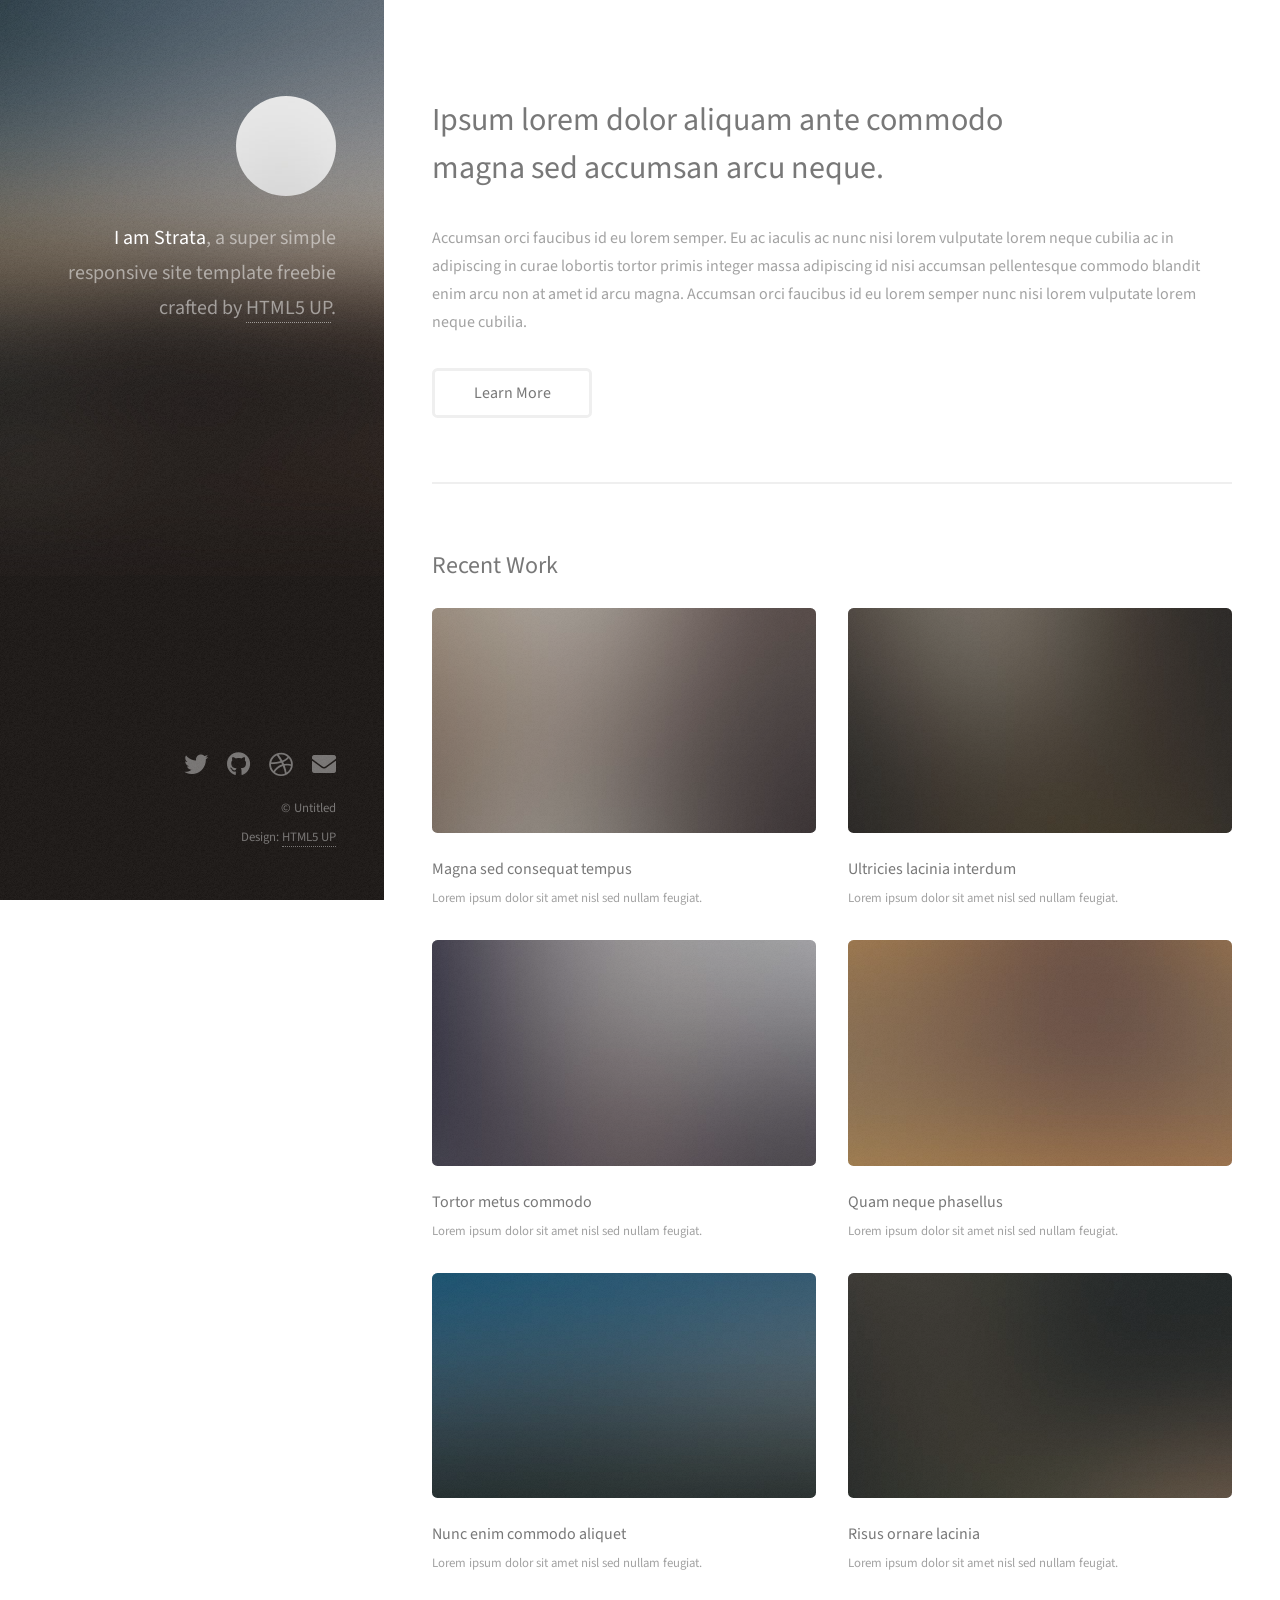
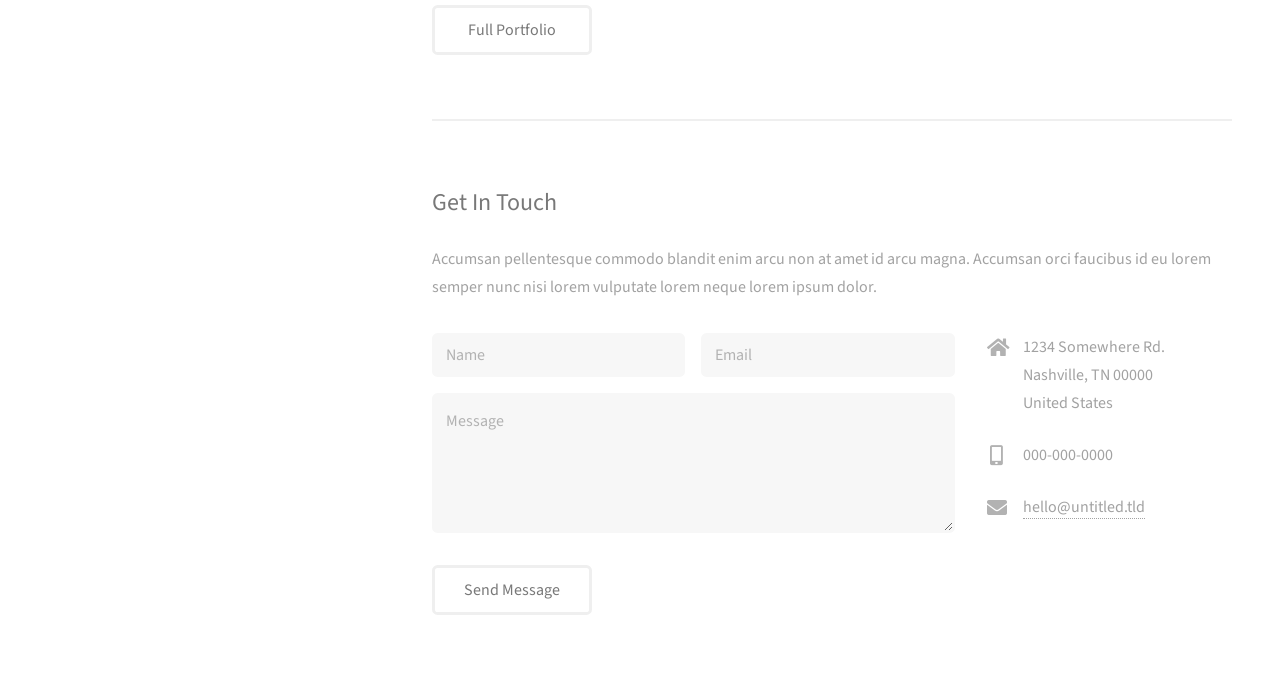
==== index.html @ c8a62b13 "updates" ====
<!DOCTYPE HTML>
<!--
	Strata by HTML5 UP
	html5up.net | @ajlkn
	Free for personal and commercial use under the CCA 3.0 license (html5up.net/license)
-->
<html>
	<head>
		<title>Strata by HTML5 UP</title>
		<meta charset="utf-8" />
		<meta name="viewport" content="width=device-width, initial-scale=1, user-scalable=no" />
		<link rel="stylesheet" href="assets/css/main.css" />
	</head>
	<body class="is-preload">

		<!-- Header -->
			<header id="header">
				<div class="inner">
					<a href="#" class="image avatar"><img src="images/avatar.jpg" alt="" /></a>
					<h1><strong>I am Strata</strong>, a super simple<br />
					responsive site template freebie<br />
					crafted by <a href="http://html5up.net">HTML5 UP</a>.</h1>
				</div>
			</header>

		<!-- Main -->
			<div id="main">

				<!-- One -->
					<section id="one">
						<header class="major">
							<h2>Ipsum lorem dolor aliquam ante commodo<br />
							magna sed accumsan arcu neque.</h2>
						</header>
						<p>Accumsan orci faucibus id eu lorem semper. Eu ac iaculis ac nunc nisi lorem vulputate lorem neque cubilia ac in adipiscing in curae lobortis tortor primis integer massa adipiscing id nisi accumsan pellentesque commodo blandit enim arcu non at amet id arcu magna. Accumsan orci faucibus id eu lorem semper nunc nisi lorem vulputate lorem neque cubilia.</p>
						<ul class="actions">
							<li><a href="#" class="button">Learn More</a></li>
						</ul>
					</section>

				<!-- Two -->
					<section id="two">
						<h2>Recent Work</h2>
						<div class="row">
							<article class="col-6 col-12-xsmall work-item">
								<a href="images/fulls/01.jpg" class="image fit thumb"><img src="images/thumbs/01.jpg" alt="" /></a>
								<h3>Magna sed consequat tempus</h3>
								<p>Lorem ipsum dolor sit amet nisl sed nullam feugiat.</p>
							</article>
							<article class="col-6 col-12-xsmall work-item">
								<a href="images/fulls/02.jpg" class="image fit thumb"><img src="images/thumbs/02.jpg" alt="" /></a>
								<h3>Ultricies lacinia interdum</h3>
								<p>Lorem ipsum dolor sit amet nisl sed nullam feugiat.</p>
							</article>
							<article class="col-6 col-12-xsmall work-item">
								<a href="images/fulls/03.jpg" class="image fit thumb"><img src="images/thumbs/03.jpg" alt="" /></a>
								<h3>Tortor metus commodo</h3>
								<p>Lorem ipsum dolor sit amet nisl sed nullam feugiat.</p>
							</article>
							<article class="col-6 col-12-xsmall work-item">
								<a href="images/fulls/04.jpg" class="image fit thumb"><img src="images/thumbs/04.jpg" alt="" /></a>
								<h3>Quam neque phasellus</h3>
								<p>Lorem ipsum dolor sit amet nisl sed nullam feugiat.</p>
							</article>
							<article class="col-6 col-12-xsmall work-item">
								<a href="images/fulls/05.jpg" class="image fit thumb"><img src="images/thumbs/05.jpg" alt="" /></a>
								<h3>Nunc enim commodo aliquet</h3>
								<p>Lorem ipsum dolor sit amet nisl sed nullam feugiat.</p>
							</article>
							<article class="col-6 col-12-xsmall work-item">
								<a href="images/fulls/06.jpg" class="image fit thumb"><img src="images/thumbs/06.jpg" alt="" /></a>
								<h3>Risus ornare lacinia</h3>
								<p>Lorem ipsum dolor sit amet nisl sed nullam feugiat.</p>
							</article>
						</div>
						<ul class="actions">
							<li><a href="#" class="button">Full Portfolio</a></li>
						</ul>
					</section>

				<!-- Three -->
					<section id="three">
						<h2>Get In Touch</h2>
						<p>Accumsan pellentesque commodo blandit enim arcu non at amet id arcu magna. Accumsan orci faucibus id eu lorem semper nunc nisi lorem vulputate lorem neque lorem ipsum dolor.</p>
						<div class="row">
							<div class="col-8 col-12-small">
								<form method="post" action="#">
									<div class="row gtr-uniform gtr-50">
										<div class="col-6 col-12-xsmall"><input type="text" name="name" id="name" placeholder="Name" /></div>
										<div class="col-6 col-12-xsmall"><input type="email" name="email" id="email" placeholder="Email" /></div>
										<div class="col-12"><textarea name="message" id="message" placeholder="Message" rows="4"></textarea></div>
									</div>
								</form>
								<ul class="actions">
									<li><input type="submit" value="Send Message" /></li>
								</ul>
							</div>
							<div class="col-4 col-12-small">
								<ul class="labeled-icons">
									<li>
										<h3 class="icon solid fa-home"><span class="label">Address</span></h3>
										1234 Somewhere Rd.<br />
										Nashville, TN 00000<br />
										United States
									</li>
									<li>
										<h3 class="icon solid fa-mobile-alt"><span class="label">Phone</span></h3>
										000-000-0000
									</li>
									<li>
										<h3 class="icon solid fa-envelope"><span class="label">Email</span></h3>
										<a href="#">hello@untitled.tld</a>
									</li>
								</ul>
							</div>
						</div>
					</section>

				<!-- Four -->
				<!--
					<section id="four">
						<h2>Elements</h2>

						<section>
							<h4>Text</h4>
							<p>This is <b>bold</b> and this is <strong>strong</strong>. This is <i>italic</i> and this is <em>emphasized</em>.
							This is <sup>superscript</sup> text and this is <sub>subscript</sub> text.
							This is <u>underlined</u> and this is code: <code>for (;;) { ... }</code>. Finally, <a href="#">this is a link</a>.</p>
							<hr />
							<header>
								<h4>Heading with a Subtitle</h4>
								<p>Lorem ipsum dolor sit amet nullam id egestas urna aliquam</p>
							</header>
							<p>Nunc lacinia ante nunc ac lobortis. Interdum adipiscing gravida odio porttitor sem non mi integer non faucibus ornare mi ut ante amet placerat aliquet. Volutpat eu sed ante lacinia sapien lorem accumsan varius montes viverra nibh in adipiscing blandit tempus accumsan.</p>
							<header>
								<h5>Heading with a Subtitle</h5>
								<p>Lorem ipsum dolor sit amet nullam id egestas urna aliquam</p>
							</header>
							<p>Nunc lacinia ante nunc ac lobortis. Interdum adipiscing gravida odio porttitor sem non mi integer non faucibus ornare mi ut ante amet placerat aliquet. Volutpat eu sed ante lacinia sapien lorem accumsan varius montes viverra nibh in adipiscing blandit tempus accumsan.</p>
							<hr />
							<h2>Heading Level 2</h2>
							<h3>Heading Level 3</h3>
							<h4>Heading Level 4</h4>
							<h5>Heading Level 5</h5>
							<h6>Heading Level 6</h6>
							<hr />
							<h5>Blockquote</h5>
							<blockquote>Fringilla nisl. Donec accumsan interdum nisi, quis tincidunt felis sagittis eget tempus euismod. Vestibulum ante ipsum primis in faucibus vestibulum. Blandit adipiscing eu felis iaculis volutpat ac adipiscing accumsan faucibus. Vestibulum ante ipsum primis in faucibus lorem ipsum dolor sit amet nullam adipiscing eu felis.</blockquote>
							<h5>Preformatted</h5>
							<pre><code>i = 0;

while (!deck.isInOrder()) {
print 'Iteration ' + i;
deck.shuffle();
i++;
}

print 'It took ' + i + ' iterations to sort the deck.';</code></pre>
						</section>

						<section>
							<h4>Lists</h4>
							<div class="row">
								<div class="col-6 col-12-xsmall">
									<h5>Unordered</h5>
									<ul>
										<li>Dolor pulvinar etiam magna etiam.</li>
										<li>Sagittis adipiscing lorem eleifend.</li>
										<li>Felis enim feugiat dolore viverra.</li>
									</ul>
									<h5>Alternate</h5>
									<ul class="alt">
										<li>Dolor pulvinar etiam magna etiam.</li>
										<li>Sagittis adipiscing lorem eleifend.</li>
										<li>Felis enim feugiat dolore viverra.</li>
									</ul>
								</div>
								<div class="col-6 col-12-xsmall">
									<h5>Ordered</h5>
									<ol>
										<li>Dolor pulvinar etiam magna etiam.</li>
										<li>Etiam vel felis at lorem sed viverra.</li>
										<li>Felis enim feugiat dolore viverra.</li>
										<li>Dolor pulvinar etiam magna etiam.</li>
										<li>Etiam vel felis at lorem sed viverra.</li>
										<li>Felis enim feugiat dolore viverra.</li>
									</ol>
									<h5>Icons</h5>
									<ul class="icons">
										<li><a href="#" class="icon brands fa-twitter"><span class="label">Twitter</span></a></li>
										<li><a href="#" class="icon brands fa-facebook-f"><span class="label">Facebook</span></a></li>
										<li><a href="#" class="icon brands fa-instagram"><span class="label">Instagram</span></a></li>
										<li><a href="#" class="icon brands fa-github"><span class="label">Github</span></a></li>
										<li><a href="#" class="icon brands fa-dribbble"><span class="label">Dribbble</span></a></li>
										<li><a href="#" class="icon brands fa-tumblr"><span class="label">Tumblr</span></a></li>
									</ul>
								</div>
							</div>
							<h5>Actions</h5>
							<ul class="actions">
								<li><a href="#" class="button primary">Default</a></li>
								<li><a href="#" class="button">Default</a></li>
							</ul>
							<ul class="actions small">
								<li><a href="#" class="button primary small">Small</a></li>
								<li><a href="#" class="button small">Small</a></li>
							</ul>
							<div class="row">
								<div class="col-6 col-12-small">
									<ul class="actions stacked">
										<li><a href="#" class="button primary">Default</a></li>
										<li><a href="#" class="button">Default</a></li>
									</ul>
								</div>
								<div class="col-6 col-12-small">
									<ul class="actions stacked">
										<li><a href="#" class="button primary small">Small</a></li>
										<li><a href="#" class="button small">Small</a></li>
									</ul>
								</div>
								<div class="col-6 col-12-small">
									<ul class="actions stacked">
										<li><a href="#" class="button primary fit">Default</a></li>
										<li><a href="#" class="button fit">Default</a></li>
									</ul>
								</div>
								<div class="col-6 col-12-small">
									<ul class="actions stacked">
										<li><a href="#" class="button primary small fit">Small</a></li>
										<li><a href="#" class="button small fit">Small</a></li>
									</ul>
								</div>
							</div>
						</section>

						<section>
							<h4>Table</h4>
							<h5>Default</h5>
							<div class="table-wrapper">
								<table>
									<thead>
										<tr>
											<th>Name</th>
											<th>Description</th>
											<th>Price</th>
										</tr>
									</thead>
									<tbody>
										<tr>
											<td>Item One</td>
											<td>Ante turpis integer aliquet porttitor.</td>
											<td>29.99</td>
										</tr>
										<tr>
											<td>Item Two</td>
											<td>Vis ac commodo adipiscing arcu aliquet.</td>
											<td>19.99</td>
										</tr>
										<tr>
											<td>Item Three</td>
											<td> Morbi faucibus arcu accumsan lorem.</td>
											<td>29.99</td>
										</tr>
										<tr>
											<td>Item Four</td>
											<td>Vitae integer tempus condimentum.</td>
											<td>19.99</td>
										</tr>
										<tr>
											<td>Item Five</td>
											<td>Ante turpis integer aliquet porttitor.</td>
											<td>29.99</td>
										</tr>
									</tbody>
									<tfoot>
										<tr>
											<td colspan="2"></td>
											<td>100.00</td>
										</tr>
									</tfoot>
								</table>
							</div>

							<h5>Alternate</h5>
							<div class="table-wrapper">
								<table class="alt">
									<thead>
										<tr>
											<th>Name</th>
											<th>Description</th>
											<th>Price</th>
										</tr>
									</thead>
									<tbody>
										<tr>
											<td>Item One</td>
											<td>Ante turpis integer aliquet porttitor.</td>
											<td>29.99</td>
										</tr>
										<tr>
											<td>Item Two</td>
											<td>Vis ac commodo adipiscing arcu aliquet.</td>
											<td>19.99</td>
										</tr>
										<tr>
											<td>Item Three</td>
											<td> Morbi faucibus arcu accumsan lorem.</td>
											<td>29.99</td>
										</tr>
										<tr>
											<td>Item Four</td>
											<td>Vitae integer tempus condimentum.</td>
											<td>19.99</td>
										</tr>
										<tr>
											<td>Item Five</td>
											<td>Ante turpis integer aliquet porttitor.</td>
											<td>29.99</td>
										</tr>
									</tbody>
									<tfoot>
										<tr>
											<td colspan="2"></td>
											<td>100.00</td>
										</tr>
									</tfoot>
								</table>
							</div>
						</section>

						<section>
							<h4>Buttons</h4>
							<ul class="actions">
								<li><a href="#" class="button primary">Primary</a></li>
								<li><a href="#" class="button">Default</a></li>
							</ul>
							<ul class="actions">
								<li><a href="#" class="button large">Large</a></li>
								<li><a href="#" class="button">Default</a></li>
								<li><a href="#" class="button small">Small</a></li>
							</ul>
							<ul class="actions fit">
								<li><a href="#" class="button primary fit">Fit</a></li>
								<li><a href="#" class="button fit">Fit</a></li>
							</ul>
							<ul class="actions fit small">
								<li><a href="#" class="button primary fit small">Fit + Small</a></li>
								<li><a href="#" class="button fit small">Fit + Small</a></li>
							</ul>
							<ul class="actions">
								<li><a href="#" class="button primary icon solid fa-download">Icon</a></li>
								<li><a href="#" class="button icon solid fa-download">Icon</a></li>
							</ul>
							<ul class="actions">
								<li><span class="button primary disabled">Primary</span></li>
								<li><span class="button disabled">Default</span></li>
							</ul>
						</section>

						<section>
							<h4>Form</h4>
							<form method="post" action="#">
								<div class="row gtr-uniform gtr-50">
									<div class="col-6 col-12-xsmall">
										<input type="text" name="demo-name" id="demo-name" value="" placeholder="Name" />
									</div>
									<div class="col-6 col-12-xsmall">
										<input type="email" name="demo-email" id="demo-email" value="" placeholder="Email" />
									</div>
									<div class="col-12">
										<select name="demo-category" id="demo-category">
											<option value="">- Category -</option>
											<option value="1">Manufacturing</option>
											<option value="1">Shipping</option>
											<option value="1">Administration</option>
											<option value="1">Human Resources</option>
										</select>
									</div>
									<div class="col-4 col-12-small">
										<input type="radio" id="demo-priority-low" name="demo-priority" checked>
										<label for="demo-priority-low">Low Priority</label>
									</div>
									<div class="col-4 col-12-small">
										<input type="radio" id="demo-priority-normal" name="demo-priority">
										<label for="demo-priority-normal">Normal Priority</label>
									</div>
									<div class="col-4 col-12-small">
										<input type="radio" id="demo-priority-high" name="demo-priority">
										<label for="demo-priority-high">High Priority</label>
									</div>
									<div class="col-6 col-12-small">
										<input type="checkbox" id="demo-copy" name="demo-copy">
										<label for="demo-copy">Email me a copy of this message</label>
									</div>
									<div class="col-6 col-12-small">
										<input type="checkbox" id="demo-human" name="demo-human" checked>
										<label for="demo-human">I am a human and not a robot</label>
									</div>
									<div class="col-12">
										<textarea name="demo-message" id="demo-message" placeholder="Enter your message" rows="6"></textarea>
									</div>
									<div class="col-12">
										<ul class="actions">
											<li><input type="submit" value="Send Message" class="primary" /></li>
											<li><input type="reset" value="Reset" /></li>
										</ul>
									</div>
								</div>
							</form>
						</section>

						<section>
							<h4>Image</h4>
							<h5>Fit</h5>
							<div class="box alt">
								<div class="row gtr-50 gtr-uniform">
									<div class="col-12"><span class="image fit"><img src="images/fulls/05.jpg" alt="" /></span></div>
									<div class="col-4"><span class="image fit"><img src="images/thumbs/01.jpg" alt="" /></span></div>
									<div class="col-4"><span class="image fit"><img src="images/thumbs/02.jpg" alt="" /></span></div>
									<div class="col-4"><span class="image fit"><img src="images/thumbs/03.jpg" alt="" /></span></div>
									<div class="col-4"><span class="image fit"><img src="images/thumbs/04.jpg" alt="" /></span></div>
									<div class="col-4"><span class="image fit"><img src="images/thumbs/05.jpg" alt="" /></span></div>
									<div class="col-4"><span class="image fit"><img src="images/thumbs/06.jpg" alt="" /></span></div>
									<div class="col-4"><span class="image fit"><img src="images/thumbs/03.jpg" alt="" /></span></div>
									<div class="col-4"><span class="image fit"><img src="images/thumbs/02.jpg" alt="" /></span></div>
									<div class="col-4"><span class="image fit"><img src="images/thumbs/01.jpg" alt="" /></span></div>
								</div>
							</div>
							<h5>Left &amp; Right</h5>
							<p><span class="image left"><img src="images/avatar.jpg" alt="" /></span>Fringilla nisl. Donec accumsan interdum nisi, quis tincidunt felis sagittis eget. tempus euismod. Vestibulum ante ipsum primis in faucibus vestibulum. Blandit adipiscing eu felis iaculis volutpat ac adipiscing accumsan eu faucibus. Integer ac pellentesque praesent tincidunt felis sagittis eget. tempus euismod. Vestibulum ante ipsum primis in faucibus vestibulum. Blandit adipiscing eu felis iaculis volutpat ac adipiscing accumsan eu faucibus. Integer ac pellentesque praesent. Donec accumsan interdum nisi, quis tincidunt felis sagittis eget. tempus euismod. Vestibulum ante ipsum primis in faucibus vestibulum. Blandit adipiscing eu felis iaculis volutpat ac adipiscing accumsan eu faucibus. Integer ac pellentesque praesent tincidunt felis sagittis eget. tempus euismod. Vestibulum ante ipsum primis in faucibus vestibulum. Blandit adipiscing eu felis iaculis volutpat ac adipiscing accumsan eu faucibus. Integer ac pellentesque praesent.</p>
							<p><span class="image right"><img src="images/avatar.jpg" alt="" /></span>Fringilla nisl. Donec accumsan interdum nisi, quis tincidunt felis sagittis eget. tempus euismod. Vestibulum ante ipsum primis in faucibus vestibulum. Blandit adipiscing eu felis iaculis volutpat ac adipiscing accumsan eu faucibus. Integer ac pellentesque praesent tincidunt felis sagittis eget. tempus euismod. Vestibulum ante ipsum primis in faucibus vestibulum. Blandit adipiscing eu felis iaculis volutpat ac adipiscing accumsan eu faucibus. Integer ac pellentesque praesent. Donec accumsan interdum nisi, quis tincidunt felis sagittis eget. tempus euismod. Vestibulum ante ipsum primis in faucibus vestibulum. Blandit adipiscing eu felis iaculis volutpat ac adipiscing accumsan eu faucibus. Integer ac pellentesque praesent tincidunt felis sagittis eget. tempus euismod. Vestibulum ante ipsum primis in faucibus vestibulum. Blandit adipiscing eu felis iaculis volutpat ac adipiscing accumsan eu faucibus. Integer ac pellentesque praesent.</p>
						</section>

					</section>
				-->

			</div>

		<!-- Footer -->
			<footer id="footer">
				<div class="inner">
					<ul class="icons">
						<li><a href="#" class="icon brands fa-twitter"><span class="label">Twitter</span></a></li>
						<li><a href="#" class="icon brands fa-github"><span class="label">Github</span></a></li>
						<li><a href="#" class="icon brands fa-dribbble"><span class="label">Dribbble</span></a></li>
						<li><a href="#" class="icon solid fa-envelope"><span class="label">Email</span></a></li>
					</ul>
					<ul class="copyright">
						<li>&copy; Untitled</li><li>Design: <a href="http://html5up.net">HTML5 UP</a></li>
					</ul>
				</div>
			</footer>

		<!-- Scripts -->
			<script src="assets/js/jquery.min.js"></script>
			<script src="assets/js/jquery.poptrox.min.js"></script>
			<script src="assets/js/browser.min.js"></script>
			<script src="assets/js/breakpoints.min.js"></script>
			<script src="assets/js/util.js"></script>
			<script src="assets/js/main.js"></script>

	</body>
</html>
---- assets/css/main.css ----
@import url("fontawesome-all.min.css");
@import url("https://fonts.googleapis.com/css?family=Source+Sans+Pro:400,400italic");

/*
	Strata by HTML5 UP
	html5up.net | @ajlkn
	Free for personal and commercial use under the CCA 3.0 license (html5up.net/license)
*/

html, body, div, span, applet, object,
iframe, h1, h2, h3, h4, h5, h6, p, blockquote,
pre, a, abbr, acronym, address, big, cite,
code, del, dfn, em, img, ins, kbd, q, s, samp,
small, strike, strong, sub, sup, tt, var, b,
u, i, center, dl, dt, dd, ol, ul, li, fieldset,
form, label, legend, table, caption, tbody,
tfoot, thead, tr, th, td, article, aside,
canvas, details, embed, figure, figcaption,
footer, header, hgroup, menu, nav, output, ruby,
section, summary, time, mark, audio, video {
	margin: 0;
	padding: 0;
	border: 0;
	font-size: 100%;
	font: inherit;
	vertical-align: baseline;}

article, aside, details, figcaption, figure,
footer, header, hgroup, menu, nav, section {
	display: block;}

body {
	line-height: 1;
}

ol, ul {
	list-style: none;
}

blockquote, q {
	quotes: none;
}

	blockquote:before, blockquote:after, q:before, q:after {
		content: '';
		content: none;
	}

table {
	border-collapse: collapse;
	border-spacing: 0;
}

body {
	-webkit-text-size-adjust: none;
}

mark {
	background-color: transparent;
	color: inherit;
}

input::-moz-focus-inner {
	border: 0;
	padding: 0;
}

input, select, textarea {
	-moz-appearance: none;
	-webkit-appearance: none;
	-ms-appearance: none;
	appearance: none;
}

/* Basic */

	html {
		box-sizing: border-box;
	}

	*, *:before, *:after {
		box-sizing: inherit;
	}

	body {
		background: #fff;
	}

		body.is-preload *, body.is-preload *:before, body.is-preload *:after {
			-moz-animation: none !important;
			-webkit-animation: none !important;
			-ms-animation: none !important;
			animation: none !important;
			-moz-transition: none !important;
			-webkit-transition: none !important;
			-ms-transition: none !important;
			transition: none !important;
		}

	body, input, select, textarea {
		color: #a2a2a2;
		font-family: "Source Sans Pro", Helvetica, sans-serif;
		font-size: 16pt;
		font-weight: 400;
		line-height: 1.75em;
	}

	a {
		-moz-transition: color 0.2s ease-in-out, border-color 0.2s ease-in-out;
		-webkit-transition: color 0.2s ease-in-out, border-color 0.2s ease-in-out;
		-ms-transition: color 0.2s ease-in-out, border-color 0.2s ease-in-out;
		transition: color 0.2s ease-in-out, border-color 0.2s ease-in-out;
		border-bottom: dotted 1px;
		color: #49bf9d;
		text-decoration: none;
	}

		a:hover {
			border-bottom-color: transparent;
			color: #49bf9d !important;
			text-decoration: none;
		}

	strong, b {
		color: #787878;
		font-weight: 400;
	}

	em, i {
		font-style: italic;
	}

	p {
		margin: 0 0 2em 0;
	}

	h1, h2, h3, h4, h5, h6 {
		color: #787878;
		font-weight: 400;
		line-height: 1em;
		margin: 0 0 1em 0;
	}

		h1 a, h2 a, h3 a, h4 a, h5 a, h6 a {
			color: inherit;
			text-decoration: none;
		}

	h1 {
		font-size: 2em;
		line-height: 1.5em;
	}

	h2 {
		font-size: 1.5em;
		line-height: 1.5em;
	}

	h3 {
		font-size: 1.25em;
		line-height: 1.5em;
	}

	h4 {
		font-size: 1.1em;
		line-height: 1.5em;
	}

	h5 {
		font-size: 0.9em;
		line-height: 1.5em;
	}

	h6 {
		font-size: 0.7em;
		line-height: 1.5em;
	}

	sub {
		font-size: 0.8em;
		position: relative;
		top: 0.5em;
	}

	sup {
		font-size: 0.8em;
		position: relative;
		top: -0.5em;
	}

	hr {
		border: 0;
		border-bottom: solid 2px #efefef;
		margin: 2em 0;
	}

		hr.major {
			margin: 3em 0;
		}

	blockquote {
		border-left: solid 6px #efefef;
		font-style: italic;
		margin: 0 0 2em 0;
		padding: 0.5em 0 0.5em 1.5em;
	}

	code {
		background: #f7f7f7;
		border-radius: 0.35em;
		border: solid 2px #efefef;
		font-family: "Courier New", monospace;
		font-size: 0.9em;
		margin: 0 0.25em;
		padding: 0.25em 0.65em;
	}

	pre {
		-webkit-overflow-scrolling: touch;
		font-family: "Courier New", monospace;
		font-size: 0.9em;
		margin: 0 0 2em 0;
	}

		pre code {
			display: block;
			line-height: 1.75em;
			padding: 1em 1.5em;
			overflow-x: auto;
		}

	.align-left {
		text-align: left;
	}

	.align-center {
		text-align: center;
	}

	.align-right {
		text-align: right;
	}

/* Container */

	.container {
		margin: 0 auto;
		max-width: calc(100% - 4em);
		width: 100%;
	}

		.container.xsmall {
			width: 25%;
		}

		.container.small {
			width: 50%;
		}

		.container.medium {
			width: 75%;
		}

		.container.large {
			width: 125%;
		}

		.container.xlarge {
			width: 150%;
		}

		.container.max {
			width: 100%;
		}

		@media screen and (max-width: 980px) {

			.container {
				width: 100% !important;
				max-width: 100% !important;
			}

		}

		@media screen and (max-width: 480px) {

			.container {
				max-width: calc(100% - 3em);
			}

		}

/* Row */

	.row {
		display: flex;
		flex-wrap: wrap;
		box-sizing: border-box;
		align-items: stretch;
	}

		.row > * {
			box-sizing: border-box;
		}

		.row.gtr-uniform > * > :last-child {
			margin-bottom: 0;
		}

		.row.aln-left {
			justify-content: flex-start;
		}

		.row.aln-center {
			justify-content: center;
		}

		.row.aln-right {
			justify-content: flex-end;
		}

		.row.aln-top {
			align-items: flex-start;
		}

		.row.aln-middle {
			align-items: center;
		}

		.row.aln-bottom {
			align-items: flex-end;
		}

		.row > .imp {
			order: -1;
		}

		.row > .col-1 {
			width: 8.33333%;
		}

		.row > .off-1 {
			margin-left: 8.33333%;
		}

		.row > .col-2 {
			width: 16.66667%;
		}

		.row > .off-2 {
			margin-left: 16.66667%;
		}

		.row > .col-3 {
			width: 25%;
		}

		.row > .off-3 {
			margin-left: 25%;
		}

		.row > .col-4 {
			width: 33.33333%;
		}

		.row > .off-4 {
			margin-left: 33.33333%;
		}

		.row > .col-5 {
			width: 41.66667%;
		}

		.row > .off-5 {
			margin-left: 41.66667%;
		}

		.row > .col-6 {
			width: 50%;
		}

		.row > .off-6 {
			margin-left: 50%;
		}

		.row > .col-7 {
			width: 58.33333%;
		}

		.row > .off-7 {
			margin-left: 58.33333%;
		}

		.row > .col-8 {
			width: 66.66667%;
		}

		.row > .off-8 {
			margin-left: 66.66667%;
		}

		.row > .col-9 {
			width: 75%;
		}

		.row > .off-9 {
			margin-left: 75%;
		}

		.row > .col-10 {
			width: 83.33333%;
		}

		.row > .off-10 {
			margin-left: 83.33333%;
		}

		.row > .col-11 {
			width: 91.66667%;
		}

		.row > .off-11 {
			margin-left: 91.66667%;
		}

		.row > .col-12 {
			width: 100%;
		}

		.row > .off-12 {
			margin-left: 100%;
		}

		.row.gtr-0 {
			margin-top: 0;
			margin-left: 0em;
		}

			.row.gtr-0 > * {
				padding: 0 0 0 0em;
			}

			.row.gtr-0.gtr-uniform {
				margin-top: 0em;
			}

				.row.gtr-0.gtr-uniform > * {
					padding-top: 0em;
				}

		.row.gtr-25 {
			margin-top: 0;
			margin-left: -0.625em;
		}

			.row.gtr-25 > * {
				padding: 0 0 0 0.625em;
			}

			.row.gtr-25.gtr-uniform {
				margin-top: -0.625em;
			}

				.row.gtr-25.gtr-uniform > * {
					padding-top: 0.625em;
				}

		.row.gtr-50 {
			margin-top: 0;
			margin-left: -1.25em;
		}

			.row.gtr-50 > * {
				padding: 0 0 0 1.25em;
			}

			.row.gtr-50.gtr-uniform {
				margin-top: -1.25em;
			}

				.row.gtr-50.gtr-uniform > * {
					padding-top: 1.25em;
				}

		.row {
			margin-top: 0;
			margin-left: -2.5em;
		}

			.row > * {
				padding: 0 0 0 2.5em;
			}

			.row.gtr-uniform {
				margin-top: -2.5em;
			}

				.row.gtr-uniform > * {
					padding-top: 2.5em;
				}

		.row.gtr-150 {
			margin-top: 0;
			margin-left: -3.75em;
		}

			.row.gtr-150 > * {
				padding: 0 0 0 3.75em;
			}

			.row.gtr-150.gtr-uniform {
				margin-top: -3.75em;
			}

				.row.gtr-150.gtr-uniform > * {
					padding-top: 3.75em;
				}

		.row.gtr-200 {
			margin-top: 0;
			margin-left: -5em;
		}

			.row.gtr-200 > * {
				padding: 0 0 0 5em;
			}

			.row.gtr-200.gtr-uniform {
				margin-top: -5em;
			}

				.row.gtr-200.gtr-uniform > * {
					padding-top: 5em;
				}

		@media screen and (max-width: 1800px) {

			.row {
				display: flex;
				flex-wrap: wrap;
				box-sizing: border-box;
				align-items: stretch;
			}

				.row > * {
					box-sizing: border-box;
				}

				.row.gtr-uniform > * > :last-child {
					margin-bottom: 0;
				}

				.row.aln-left {
					justify-content: flex-start;
				}

				.row.aln-center {
					justify-content: center;
				}

				.row.aln-right {
					justify-content: flex-end;
				}

				.row.aln-top {
					align-items: flex-start;
				}

				.row.aln-middle {
					align-items: center;
				}

				.row.aln-bottom {
					align-items: flex-end;
				}

				.row > .imp-xlarge {
					order: -1;
				}

				.row > .col-1-xlarge {
					width: 8.33333%;
				}

				.row > .off-1-xlarge {
					margin-left: 8.33333%;
				}

				.row > .col-2-xlarge {
					width: 16.66667%;
				}

				.row > .off-2-xlarge {
					margin-left: 16.66667%;
				}

				.row > .col-3-xlarge {
					width: 25%;
				}

				.row > .off-3-xlarge {
					margin-left: 25%;
				}

				.row > .col-4-xlarge {
					width: 33.33333%;
				}

				.row > .off-4-xlarge {
					margin-left: 33.33333%;
				}

				.row > .col-5-xlarge {
					width: 41.66667%;
				}

				.row > .off-5-xlarge {
					margin-left: 41.66667%;
				}

				.row > .col-6-xlarge {
					width: 50%;
				}

				.row > .off-6-xlarge {
					margin-left: 50%;
				}

				.row > .col-7-xlarge {
					width: 58.33333%;
				}

				.row > .off-7-xlarge {
					margin-left: 58.33333%;
				}

				.row > .col-8-xlarge {
					width: 66.66667%;
				}

				.row > .off-8-xlarge {
					margin-left: 66.66667%;
				}

				.row > .col-9-xlarge {
					width: 75%;
				}

				.row > .off-9-xlarge {
					margin-left: 75%;
				}

				.row > .col-10-xlarge {
					width: 83.33333%;
				}

				.row > .off-10-xlarge {
					margin-left: 83.33333%;
				}

				.row > .col-11-xlarge {
					width: 91.66667%;
				}

				.row > .off-11-xlarge {
					margin-left: 91.66667%;
				}

				.row > .col-12-xlarge {
					width: 100%;
				}

				.row > .off-12-xlarge {
					margin-left: 100%;
				}

				.row.gtr-0 {
					margin-top: 0;
					margin-left: 0em;
				}

					.row.gtr-0 > * {
						padding: 0 0 0 0em;
					}

					.row.gtr-0.gtr-uniform {
						margin-top: 0em;
					}

						.row.gtr-0.gtr-uniform > * {
							padding-top: 0em;
						}

				.row.gtr-25 {
					margin-top: 0;
					margin-left: -0.625em;
				}

					.row.gtr-25 > * {
						padding: 0 0 0 0.625em;
					}

					.row.gtr-25.gtr-uniform {
						margin-top: -0.625em;
					}

						.row.gtr-25.gtr-uniform > * {
							padding-top: 0.625em;
						}

				.row.gtr-50 {
					margin-top: 0;
					margin-left: -1.25em;
				}

					.row.gtr-50 > * {
						padding: 0 0 0 1.25em;
					}

					.row.gtr-50.gtr-uniform {
						margin-top: -1.25em;
					}

						.row.gtr-50.gtr-uniform > * {
							padding-top: 1.25em;
						}

				.row {
					margin-top: 0;
					margin-left: -2.5em;
				}

					.row > * {
						padding: 0 0 0 2.5em;
					}

					.row.gtr-uniform {
						margin-top: -2.5em;
					}

						.row.gtr-uniform > * {
							padding-top: 2.5em;
						}

				.row.gtr-150 {
					margin-top: 0;
					margin-left: -3.75em;
				}

					.row.gtr-150 > * {
						padding: 0 0 0 3.75em;
					}

					.row.gtr-150.gtr-uniform {
						margin-top: -3.75em;
					}

						.row.gtr-150.gtr-uniform > * {
							padding-top: 3.75em;
						}

				.row.gtr-200 {
					margin-top: 0;
					margin-left: -5em;
				}

					.row.gtr-200 > * {
						padding: 0 0 0 5em;
					}

					.row.gtr-200.gtr-uniform {
						margin-top: -5em;
					}

						.row.gtr-200.gtr-uniform > * {
							padding-top: 5em;
						}

		}

		@media screen and (max-width: 1280px) {

			.row {
				display: flex;
				flex-wrap: wrap;
				box-sizing: border-box;
				align-items: stretch;
			}

				.row > * {
					box-sizing: border-box;
				}

				.row.gtr-uniform > * > :last-child {
					margin-bottom: 0;
				}

				.row.aln-left {
					justify-content: flex-start;
				}

				.row.aln-center {
					justify-content: center;
				}

				.row.aln-right {
					justify-content: flex-end;
				}

				.row.aln-top {
					align-items: flex-start;
				}

				.row.aln-middle {
					align-items: center;
				}

				.row.aln-bottom {
					align-items: flex-end;
				}

				.row > .imp-large {
					order: -1;
				}

				.row > .col-1-large {
					width: 8.33333%;
				}

				.row > .off-1-large {
					margin-left: 8.33333%;
				}

				.row > .col-2-large {
					width: 16.66667%;
				}

				.row > .off-2-large {
					margin-left: 16.66667%;
				}

				.row > .col-3-large {
					width: 25%;
				}

				.row > .off-3-large {
					margin-left: 25%;
				}

				.row > .col-4-large {
					width: 33.33333%;
				}

				.row > .off-4-large {
					margin-left: 33.33333%;
				}

				.row > .col-5-large {
					width: 41.66667%;
				}

				.row > .off-5-large {
					margin-left: 41.66667%;
				}

				.row > .col-6-large {
					width: 50%;
				}

				.row > .off-6-large {
					margin-left: 50%;
				}

				.row > .col-7-large {
					width: 58.33333%;
				}

				.row > .off-7-large {
					margin-left: 58.33333%;
				}

				.row > .col-8-large {
					width: 66.66667%;
				}

				.row > .off-8-large {
					margin-left: 66.66667%;
				}

				.row > .col-9-large {
					width: 75%;
				}

				.row > .off-9-large {
					margin-left: 75%;
				}

				.row > .col-10-large {
					width: 83.33333%;
				}

				.row > .off-10-large {
					margin-left: 83.33333%;
				}

				.row > .col-11-large {
					width: 91.66667%;
				}

				.row > .off-11-large {
					margin-left: 91.66667%;
				}

				.row > .col-12-large {
					width: 100%;
				}

				.row > .off-12-large {
					margin-left: 100%;
				}

				.row.gtr-0 {
					margin-top: 0;
					margin-left: 0em;
				}

					.row.gtr-0 > * {
						padding: 0 0 0 0em;
					}

					.row.gtr-0.gtr-uniform {
						margin-top: 0em;
					}

						.row.gtr-0.gtr-uniform > * {
							padding-top: 0em;
						}

				.row.gtr-25 {
					margin-top: 0;
					margin-left: -0.5em;
				}

					.row.gtr-25 > * {
						padding: 0 0 0 0.5em;
					}

					.row.gtr-25.gtr-uniform {
						margin-top: -0.5em;
					}

						.row.gtr-25.gtr-uniform > * {
							padding-top: 0.5em;
						}

				.row.gtr-50 {
					margin-top: 0;
					margin-left: -1em;
				}

					.row.gtr-50 > * {
						padding: 0 0 0 1em;
					}

					.row.gtr-50.gtr-uniform {
						margin-top: -1em;
					}

						.row.gtr-50.gtr-uniform > * {
							padding-top: 1em;
						}

				.row {
					margin-top: 0;
					margin-left: -2em;
				}

					.row > * {
						padding: 0 0 0 2em;
					}

					.row.gtr-uniform {
						margin-top: -2em;
					}

						.row.gtr-uniform > * {
							padding-top: 2em;
						}

				.row.gtr-150 {
					margin-top: 0;
					margin-left: -3em;
				}

					.row.gtr-150 > * {
						padding: 0 0 0 3em;
					}

					.row.gtr-150.gtr-uniform {
						margin-top: -3em;
					}

						.row.gtr-150.gtr-uniform > * {
							padding-top: 3em;
						}

				.row.gtr-200 {
					margin-top: 0;
					margin-left: -4em;
				}

					.row.gtr-200 > * {
						padding: 0 0 0 4em;
					}

					.row.gtr-200.gtr-uniform {
						margin-top: -4em;
					}

						.row.gtr-200.gtr-uniform > * {
							padding-top: 4em;
						}

		}

		@media screen and (max-width: 980px) {

			.row {
				display: flex;
				flex-wrap: wrap;
				box-sizing: border-box;
				align-items: stretch;
			}

				.row > * {
					box-sizing: border-box;
				}

				.row.gtr-uniform > * > :last-child {
					margin-bottom: 0;
				}

				.row.aln-left {
					justify-content: flex-start;
				}

				.row.aln-center {
					justify-content: center;
				}

				.row.aln-right {
					justify-content: flex-end;
				}

				.row.aln-top {
					align-items: flex-start;
				}

				.row.aln-middle {
					align-items: center;
				}

				.row.aln-bottom {
					align-items: flex-end;
				}

				.row > .imp-medium {
					order: -1;
				}

				.row > .col-1-medium {
					width: 8.33333%;
				}

				.row > .off-1-medium {
					margin-left: 8.33333%;
				}

				.row > .col-2-medium {
					width: 16.66667%;
				}

				.row > .off-2-medium {
					margin-left: 16.66667%;
				}

				.row > .col-3-medium {
					width: 25%;
				}

				.row > .off-3-medium {
					margin-left: 25%;
				}

				.row > .col-4-medium {
					width: 33.33333%;
				}

				.row > .off-4-medium {
					margin-left: 33.33333%;
				}

				.row > .col-5-medium {
					width: 41.66667%;
				}

				.row > .off-5-medium {
					margin-left: 41.66667%;
				}

				.row > .col-6-medium {
					width: 50%;
				}

				.row > .off-6-medium {
					margin-left: 50%;
				}

				.row > .col-7-medium {
					width: 58.33333%;
				}

				.row > .off-7-medium {
					margin-left: 58.33333%;
				}

				.row > .col-8-medium {
					width: 66.66667%;
				}

				.row > .off-8-medium {
					margin-left: 66.66667%;
				}

				.row > .col-9-medium {
					width: 75%;
				}

				.row > .off-9-medium {
					margin-left: 75%;
				}

				.row > .col-10-medium {
					width: 83.33333%;
				}

				.row > .off-10-medium {
					margin-left: 83.33333%;
				}

				.row > .col-11-medium {
					width: 91.66667%;
				}

				.row > .off-11-medium {
					margin-left: 91.66667%;
				}

				.row > .col-12-medium {
					width: 100%;
				}

				.row > .off-12-medium {
					margin-left: 100%;
				}

				.row.gtr-0 {
					margin-top: 0;
					margin-left: 0em;
				}

					.row.gtr-0 > * {
						padding: 0 0 0 0em;
					}

					.row.gtr-0.gtr-uniform {
						margin-top: 0em;
					}

						.row.gtr-0.gtr-uniform > * {
							padding-top: 0em;
						}

				.row.gtr-25 {
					margin-top: 0;
					margin-left: -0.5em;
				}

					.row.gtr-25 > * {
						padding: 0 0 0 0.5em;
					}

					.row.gtr-25.gtr-uniform {
						margin-top: -0.5em;
					}

						.row.gtr-25.gtr-uniform > * {
							padding-top: 0.5em;
						}

				.row.gtr-50 {
					margin-top: 0;
					margin-left: -1em;
				}

					.row.gtr-50 > * {
						padding: 0 0 0 1em;
					}

					.row.gtr-50.gtr-uniform {
						margin-top: -1em;
					}

						.row.gtr-50.gtr-uniform > * {
							padding-top: 1em;
						}

				.row {
					margin-top: 0;
					margin-left: -2em;
				}

					.row > * {
						padding: 0 0 0 2em;
					}

					.row.gtr-uniform {
						margin-top: -2em;
					}

						.row.gtr-uniform > * {
							padding-top: 2em;
						}

				.row.gtr-150 {
					margin-top: 0;
					margin-left: -3em;
				}

					.row.gtr-150 > * {
						padding: 0 0 0 3em;
					}

					.row.gtr-150.gtr-uniform {
						margin-top: -3em;
					}

						.row.gtr-150.gtr-uniform > * {
							padding-top: 3em;
						}

				.row.gtr-200 {
					margin-top: 0;
					margin-left: -4em;
				}

					.row.gtr-200 > * {
						padding: 0 0 0 4em;
					}

					.row.gtr-200.gtr-uniform {
						margin-top: -4em;
					}

						.row.gtr-200.gtr-uniform > * {
							padding-top: 4em;
						}

		}

		@media screen and (max-width: 736px) {

			.row {
				display: flex;
				flex-wrap: wrap;
				box-sizing: border-box;
				align-items: stretch;
			}

				.row > * {
					box-sizing: border-box;
				}

				.row.gtr-uniform > * > :last-child {
					margin-bottom: 0;
				}

				.row.aln-left {
					justify-content: flex-start;
				}

				.row.aln-center {
					justify-content: center;
				}

				.row.aln-right {
					justify-content: flex-end;
				}

				.row.aln-top {
					align-items: flex-start;
				}

				.row.aln-middle {
					align-items: center;
				}

				.row.aln-bottom {
					align-items: flex-end;
				}

				.row > .imp-small {
					order: -1;
				}

				.row > .col-1-small {
					width: 8.33333%;
				}

				.row > .off-1-small {
					margin-left: 8.33333%;
				}

				.row > .col-2-small {
					width: 16.66667%;
				}

				.row > .off-2-small {
					margin-left: 16.66667%;
				}

				.row > .col-3-small {
					width: 25%;
				}

				.row > .off-3-small {
					margin-left: 25%;
				}

				.row > .col-4-small {
					width: 33.33333%;
				}

				.row > .off-4-small {
					margin-left: 33.33333%;
				}

				.row > .col-5-small {
					width: 41.66667%;
				}

				.row > .off-5-small {
					margin-left: 41.66667%;
				}

				.row > .col-6-small {
					width: 50%;
				}

				.row > .off-6-small {
					margin-left: 50%;
				}

				.row > .col-7-small {
					width: 58.33333%;
				}

				.row > .off-7-small {
					margin-left: 58.33333%;
				}

				.row > .col-8-small {
					width: 66.66667%;
				}

				.row > .off-8-small {
					margin-left: 66.66667%;
				}

				.row > .col-9-small {
					width: 75%;
				}

				.row > .off-9-small {
					margin-left: 75%;
				}

				.row > .col-10-small {
					width: 83.33333%;
				}

				.row > .off-10-small {
					margin-left: 83.33333%;
				}

				.row > .col-11-small {
					width: 91.66667%;
				}

				.row > .off-11-small {
					margin-left: 91.66667%;
				}

				.row > .col-12-small {
					width: 100%;
				}

				.row > .off-12-small {
					margin-left: 100%;
				}

				.row.gtr-0 {
					margin-top: 0;
					margin-left: 0em;
				}

					.row.gtr-0 > * {
						padding: 0 0 0 0em;
					}

					.row.gtr-0.gtr-uniform {
						margin-top: 0em;
					}

						.row.gtr-0.gtr-uniform > * {
							padding-top: 0em;
						}

				.row.gtr-25 {
					margin-top: 0;
					margin-left: -0.375em;
				}

					.row.gtr-25 > * {
						padding: 0 0 0 0.375em;
					}

					.row.gtr-25.gtr-uniform {
						margin-top: -0.375em;
					}

						.row.gtr-25.gtr-uniform > * {
							padding-top: 0.375em;
						}

				.row.gtr-50 {
					margin-top: 0;
					margin-left: -0.75em;
				}

					.row.gtr-50 > * {
						padding: 0 0 0 0.75em;
					}

					.row.gtr-50.gtr-uniform {
						margin-top: -0.75em;
					}

						.row.gtr-50.gtr-uniform > * {
							padding-top: 0.75em;
						}

				.row {
					margin-top: 0;
					margin-left: -1.5em;
				}

					.row > * {
						padding: 0 0 0 1.5em;
					}

					.row.gtr-uniform {
						margin-top: -1.5em;
					}

						.row.gtr-uniform > * {
							padding-top: 1.5em;
						}

				.row.gtr-150 {
					margin-top: 0;
					margin-left: -2.25em;
				}

					.row.gtr-150 > * {
						padding: 0 0 0 2.25em;
					}

					.row.gtr-150.gtr-uniform {
						margin-top: -2.25em;
					}

						.row.gtr-150.gtr-uniform > * {
							padding-top: 2.25em;
						}

				.row.gtr-200 {
					margin-top: 0;
					margin-left: -3em;
				}

					.row.gtr-200 > * {
						padding: 0 0 0 3em;
					}

					.row.gtr-200.gtr-uniform {
						margin-top: -3em;
					}

						.row.gtr-200.gtr-uniform > * {
							padding-top: 3em;
						}

		}

		@media screen and (max-width: 480px) {

			.row {
				display: flex;
				flex-wrap: wrap;
				box-sizing: border-box;
				align-items: stretch;
			}

				.row > * {
					box-sizing: border-box;
				}

				.row.gtr-uniform > * > :last-child {
					margin-bottom: 0;
				}

				.row.aln-left {
					justify-content: flex-start;
				}

				.row.aln-center {
					justify-content: center;
				}

				.row.aln-right {
					justify-content: flex-end;
				}

				.row.aln-top {
					align-items: flex-start;
				}

				.row.aln-middle {
					align-items: center;
				}

				.row.aln-bottom {
					align-items: flex-end;
				}

				.row > .imp-xsmall {
					order: -1;
				}

				.row > .col-1-xsmall {
					width: 8.33333%;
				}

				.row > .off-1-xsmall {
					margin-left: 8.33333%;
				}

				.row > .col-2-xsmall {
					width: 16.66667%;
				}

				.row > .off-2-xsmall {
					margin-left: 16.66667%;
				}

				.row > .col-3-xsmall {
					width: 25%;
				}

				.row > .off-3-xsmall {
					margin-left: 25%;
				}

				.row > .col-4-xsmall {
					width: 33.33333%;
				}

				.row > .off-4-xsmall {
					margin-left: 33.33333%;
				}

				.row > .col-5-xsmall {
					width: 41.66667%;
				}

				.row > .off-5-xsmall {
					margin-left: 41.66667%;
				}

				.row > .col-6-xsmall {
					width: 50%;
				}

				.row > .off-6-xsmall {
					margin-left: 50%;
				}

				.row > .col-7-xsmall {
					width: 58.33333%;
				}

				.row > .off-7-xsmall {
					margin-left: 58.33333%;
				}

				.row > .col-8-xsmall {
					width: 66.66667%;
				}

				.row > .off-8-xsmall {
					margin-left: 66.66667%;
				}

				.row > .col-9-xsmall {
					width: 75%;
				}

				.row > .off-9-xsmall {
					margin-left: 75%;
				}

				.row > .col-10-xsmall {
					width: 83.33333%;
				}

				.row > .off-10-xsmall {
					margin-left: 83.33333%;
				}

				.row > .col-11-xsmall {
					width: 91.66667%;
				}

				.row > .off-11-xsmall {
					margin-left: 91.66667%;
				}

				.row > .col-12-xsmall {
					width: 100%;
				}

				.row > .off-12-xsmall {
					margin-left: 100%;
				}

				.row.gtr-0 {
					margin-top: 0;
					margin-left: 0em;
				}

					.row.gtr-0 > * {
						padding: 0 0 0 0em;
					}

					.row.gtr-0.gtr-uniform {
						margin-top: 0em;
					}

						.row.gtr-0.gtr-uniform > * {
							padding-top: 0em;
						}

				.row.gtr-25 {
					margin-top: 0;
					margin-left: -0.375em;
				}

					.row.gtr-25 > * {
						padding: 0 0 0 0.375em;
					}

					.row.gtr-25.gtr-uniform {
						margin-top: -0.375em;
					}

						.row.gtr-25.gtr-uniform > * {
							padding-top: 0.375em;
						}

				.row.gtr-50 {
					margin-top: 0;
					margin-left: -0.75em;
				}

					.row.gtr-50 > * {
						padding: 0 0 0 0.75em;
					}

					.row.gtr-50.gtr-uniform {
						margin-top: -0.75em;
					}

						.row.gtr-50.gtr-uniform > * {
							padding-top: 0.75em;
						}

				.row {
					margin-top: 0;
					margin-left: -1.5em;
				}

					.row > * {
						padding: 0 0 0 1.5em;
					}

					.row.gtr-uniform {
						margin-top: -1.5em;
					}

						.row.gtr-uniform > * {
							padding-top: 1.5em;
						}

				.row.gtr-150 {
					margin-top: 0;
					margin-left: -2.25em;
				}

					.row.gtr-150 > * {
						padding: 0 0 0 2.25em;
					}

					.row.gtr-150.gtr-uniform {
						margin-top: -2.25em;
					}

						.row.gtr-150.gtr-uniform > * {
							padding-top: 2.25em;
						}

				.row.gtr-200 {
					margin-top: 0;
					margin-left: -3em;
				}

					.row.gtr-200 > * {
						padding: 0 0 0 3em;
					}

					.row.gtr-200.gtr-uniform {
						margin-top: -3em;
					}

						.row.gtr-200.gtr-uniform > * {
							padding-top: 3em;
						}

		}

/* Section/Article */

	section.special, article.special {
		text-align: center;
	}

	header p {
		color: #b2b2b2;
		position: relative;
		margin: 0 0 1.5em 0;
	}

	header h2 + p {
		font-size: 1.25em;
		margin-top: -1em;
		line-height: 1.5em;
	}

	header h3 + p {
		font-size: 1.1em;
		margin-top: -0.8em;
		line-height: 1.5em;
	}

	header h4 + p,
	header h5 + p,
	header h6 + p {
		font-size: 0.9em;
		margin-top: -0.6em;
		line-height: 1.5em;
	}

	header.major h2 {
		font-size: 2em;
	}

/* Form */

	form {
		margin: 0 0 2em 0;
	}

	label {
		color: #787878;
		display: block;
		font-size: 0.9em;
		font-weight: 400;
		margin: 0 0 1em 0;
	}

	input[type="text"],
	input[type="password"],
	input[type="email"],
	select,
	textarea {
		-moz-appearance: none;
		-webkit-appearance: none;
		-ms-appearance: none;
		appearance: none;
		background: #f7f7f7;
		border-radius: 0.35em;
		border: solid 2px transparent;
		color: inherit;
		display: block;
		outline: 0;
		padding: 0 0.75em;
		text-decoration: none;
		width: 100%;
	}

		input[type="text"]:invalid,
		input[type="password"]:invalid,
		input[type="email"]:invalid,
		select:invalid,
		textarea:invalid {
			box-shadow: none;
		}

		input[type="text"]:focus,
		input[type="password"]:focus,
		input[type="email"]:focus,
		select:focus,
		textarea:focus {
			border-color: #49bf9d;
		}

	select {
		background-image: url("data:image/svg+xml;charset=utf8,%3Csvg xmlns='http://www.w3.org/2000/svg' width='40' height='40' preserveAspectRatio='none' viewBox='0 0 40 40'%3E%3Cpath d='M9.4,12.3l10.4,10.4l10.4-10.4c0.2-0.2,0.5-0.4,0.9-0.4c0.3,0,0.6,0.1,0.9,0.4l3.3,3.3c0.2,0.2,0.4,0.5,0.4,0.9 c0,0.4-0.1,0.6-0.4,0.9L20.7,31.9c-0.2,0.2-0.5,0.4-0.9,0.4c-0.3,0-0.6-0.1-0.9-0.4L4.3,17.3c-0.2-0.2-0.4-0.5-0.4-0.9 c0-0.4,0.1-0.6,0.4-0.9l3.3-3.3c0.2-0.2,0.5-0.4,0.9-0.4S9.1,12.1,9.4,12.3z' fill='%23dfdfdf' /%3E%3C/svg%3E");
		background-size: 1.25rem;
		background-repeat: no-repeat;
		background-position: calc(100% - 1rem) center;
		height: 2.75em;
		padding-right: 2.75em;
		text-overflow: ellipsis;
	}

		select option {
			color: #787878;
			background: #fff;
		}

		select:focus::-ms-value {
			background-color: transparent;
		}

		select::-ms-expand {
			display: none;
		}

	input[type="text"],
	input[type="password"],
	input[type="email"],
	select {
		height: 2.75em;
	}

	textarea {
		padding: 0.75em;
	}

	input[type="checkbox"],
	input[type="radio"] {
		-moz-appearance: none;
		-webkit-appearance: none;
		-ms-appearance: none;
		appearance: none;
		display: block;
		float: left;
		margin-right: -2em;
		opacity: 0;
		width: 1em;
		z-index: -1;
	}

		input[type="checkbox"] + label,
		input[type="radio"] + label {
			text-decoration: none;
			color: #a2a2a2;
			cursor: pointer;
			display: inline-block;
			font-size: 1em;
			font-weight: 400;
			padding-left: 2.4em;
			padding-right: 0.75em;
			position: relative;
		}

			input[type="checkbox"] + label:before,
			input[type="radio"] + label:before {
				-moz-osx-font-smoothing: grayscale;
				-webkit-font-smoothing: antialiased;
				display: inline-block;
				font-style: normal;
				font-variant: normal;
				text-rendering: auto;
				line-height: 1;
				text-transform: none !important;
				font-family: 'Font Awesome 5 Free';
				font-weight: 900;
			}

			input[type="checkbox"] + label:before,
			input[type="radio"] + label:before {
				background: #f7f7f7;
				border-radius: 0.35em;
				border: solid 2px transparent;
				content: '';
				display: inline-block;
				font-size: 0.8em;
				height: 2.0625em;
				left: 0;
				line-height: 1.85625em;
				position: absolute;
				text-align: center;
				top: 0;
				width: 2.0625em;
			}

		input[type="checkbox"]:checked + label:before,
		input[type="radio"]:checked + label:before {
			background: #787878;
			border-color: #787878;
			color: #fff;
			content: '\f00c';
		}

		input[type="checkbox"]:focus + label:before,
		input[type="radio"]:focus + label:before {
			border-color: #49bf9d;
		}

	input[type="checkbox"] + label:before {
		border-radius: 0.35em;
	}

	input[type="radio"] + label:before {
		border-radius: 100%;
	}

	::-webkit-input-placeholder {
		color: #b2b2b2 !important;
		opacity: 1.0;
	}

	:-moz-placeholder {
		color: #b2b2b2 !important;
		opacity: 1.0;
	}

	::-moz-placeholder {
		color: #b2b2b2 !important;
		opacity: 1.0;
	}

	:-ms-input-placeholder {
		color: #b2b2b2 !important;
		opacity: 1.0;
	}

/* Box */

	.box {
		border-radius: 0.35em;
		border: solid 2px #efefef;
		margin-bottom: 2em;
		padding: 1.5em;
	}

		.box > :last-child,
		.box > :last-child > :last-child,
		.box > :last-child > :last-child > :last-child {
			margin-bottom: 0;
		}

		.box.alt {
			border: 0;
			border-radius: 0;
			padding: 0;
		}

/* Icon */

	.icon {
		text-decoration: none;
		border-bottom: none;
		position: relative;
	}

		.icon:before {
			-moz-osx-font-smoothing: grayscale;
			-webkit-font-smoothing: antialiased;
			display: inline-block;
			font-style: normal;
			font-variant: normal;
			text-rendering: auto;
			line-height: 1;
			text-transform: none !important;
			font-family: 'Font Awesome 5 Free';
			font-weight: 400;
		}

		.icon > .label {
			display: none;
		}

		.icon:before {
			line-height: inherit;
		}

		.icon.solid:before {
			font-weight: 900;
		}

		.icon.brands:before {
			font-family: 'Font Awesome 5 Brands';
		}

/* Image */

	.image {
		border-radius: 0.35em;
		border: 0;
		display: inline-block;
		position: relative;
	}

		.image:before {
			-moz-transition: opacity 0.2s ease-in-out;
			-webkit-transition: opacity 0.2s ease-in-out;
			-ms-transition: opacity 0.2s ease-in-out;
			transition: opacity 0.2s ease-in-out;
			background: url("images/overlay.png");
			border-radius: 0.35em;
			content: '';
			display: block;
			height: 100%;
			left: 0;
			opacity: 0.5;
			position: absolute;
			top: 0;
			width: 100%;
		}

		.image.thumb {
			text-align: center;
		}

			.image.thumb:after {
				-moz-transition: opacity 0.2s ease-in-out;
				-webkit-transition: opacity 0.2s ease-in-out;
				-ms-transition: opacity 0.2s ease-in-out;
				transition: opacity 0.2s ease-in-out;
				border-radius: 0.35em;
				border: solid 3px rgba(255, 255, 255, 0.5);
				color: #fff;
				content: 'View';
				display: inline-block;
				font-size: 0.8em;
				font-weight: 400;
				left: 50%;
				line-height: 2.25em;
				margin: -1.25em 0 0 -3em;
				opacity: 0;
				padding: 0 1.5em;
				position: absolute;
				text-align: center;
				text-decoration: none;
				top: 50%;
				white-space: nowrap;
			}

			.image.thumb:hover:after {
				opacity: 1.0;
			}

			.image.thumb:hover:before {
				background: url("images/overlay.png"), url("images/overlay.png");
				opacity: 1.0;
			}

		.image img {
			border-radius: 0.35em;
			display: block;
		}

		.image.left {
			float: left;
			margin: 0 1.5em 1em 0;
			top: 0.25em;
		}

		.image.right {
			float: right;
			margin: 0 0 1em 1.5em;
			top: 0.25em;
		}

		.image.left, .image.right {
			max-width: 40%;
		}

			.image.left img, .image.right img {
				width: 100%;
			}

		.image.fit {
			display: block;
			margin: 0 0 2em 0;
			width: 100%;
		}

			.image.fit img {
				width: 100%;
			}

		.image.avatar {
			border-radius: 100%;
		}

			.image.avatar:before {
				display: none;
			}

			.image.avatar img {
				border-radius: 100%;
				width: 100%;
			}

/* List */

	ol {
		list-style: decimal;
		margin: 0 0 2em 0;
		padding-left: 1.25em;
	}

		ol li {
			padding-left: 0.25em;
		}

	ul {
		list-style: disc;
		margin: 0 0 2em 0;
		padding-left: 1em;
	}

		ul li {
			padding-left: 0.5em;
		}

		ul.alt {
			list-style: none;
			padding-left: 0;
		}

			ul.alt li {
				border-top: solid 2px #efefef;
				padding: 0.5em 0;
			}

				ul.alt li:first-child {
					border-top: 0;
					padding-top: 0;
				}

	dl {
		margin: 0 0 2em 0;
	}

/* Icons */

	ul.icons {
		cursor: default;
		list-style: none;
		padding-left: 0;
	}

		ul.icons li {
			display: inline-block;
			padding: 0 1em 0 0;
		}

			ul.icons li:last-child {
				padding-right: 0;
			}

			ul.icons li .icon:before {
				font-size: 1.5em;
			}

/* Labeled Icons */

	ul.labeled-icons {
		list-style: none;
		padding: 0;
	}

		ul.labeled-icons li {
			line-height: 1.75em;
			margin: 1.5em 0 0 0;
			padding-left: 2.25em;
			position: relative;
		}

			ul.labeled-icons li:first-child {
				margin-top: 0;
			}

			ul.labeled-icons li a {
				color: inherit;
			}

			ul.labeled-icons li h3 {
				color: #b2b2b2;
				left: 0;
				position: absolute;
				text-align: center;
				top: 0;
				width: 1em;
			}

/* Actions */

	ul.actions {
		display: -moz-flex;
		display: -webkit-flex;
		display: -ms-flex;
		display: flex;
		cursor: default;
		list-style: none;
		margin-left: -1em;
		padding-left: 0;
	}

		ul.actions li {
			padding: 0 0 0 1em;
			vertical-align: middle;
		}

		ul.actions.special {
			-moz-justify-content: center;
			-webkit-justify-content: center;
			-ms-justify-content: center;
			justify-content: center;
			width: 100%;
			margin-left: 0;
		}

			ul.actions.special li:first-child {
				padding-left: 0;
			}

		ul.actions.stacked {
			-moz-flex-direction: column;
			-webkit-flex-direction: column;
			-ms-flex-direction: column;
			flex-direction: column;
			margin-left: 0;
		}

			ul.actions.stacked li {
				padding: 1.3em 0 0 0;
			}

				ul.actions.stacked li:first-child {
					padding-top: 0;
				}

		ul.actions.fit {
			width: calc(100% + 1em);
		}

			ul.actions.fit li {
				-moz-flex-grow: 1;
				-webkit-flex-grow: 1;
				-ms-flex-grow: 1;
				flex-grow: 1;
				-moz-flex-shrink: 1;
				-webkit-flex-shrink: 1;
				-ms-flex-shrink: 1;
				flex-shrink: 1;
				width: 100%;
			}

				ul.actions.fit li > * {
					width: 100%;
				}

			ul.actions.fit.stacked {
				width: 100%;
			}

		@media screen and (max-width: 480px) {

			ul.actions:not(.fixed) {
				-moz-flex-direction: column;
				-webkit-flex-direction: column;
				-ms-flex-direction: column;
				flex-direction: column;
				margin-left: 0;
				width: 100% !important;
			}

				ul.actions:not(.fixed) li {
					-moz-flex-grow: 1;
					-webkit-flex-grow: 1;
					-ms-flex-grow: 1;
					flex-grow: 1;
					-moz-flex-shrink: 1;
					-webkit-flex-shrink: 1;
					-ms-flex-shrink: 1;
					flex-shrink: 1;
					padding: 1em 0 0 0;
					text-align: center;
					width: 100%;
				}

					ul.actions:not(.fixed) li > * {
						width: 100%;
					}

					ul.actions:not(.fixed) li:first-child {
						padding-top: 0;
					}

					ul.actions:not(.fixed) li input[type="submit"],
					ul.actions:not(.fixed) li input[type="reset"],
					ul.actions:not(.fixed) li input[type="button"],
					ul.actions:not(.fixed) li button,
					ul.actions:not(.fixed) li .button {
						width: 100%;
					}

						ul.actions:not(.fixed) li input[type="submit"].icon:before,
						ul.actions:not(.fixed) li input[type="reset"].icon:before,
						ul.actions:not(.fixed) li input[type="button"].icon:before,
						ul.actions:not(.fixed) li button.icon:before,
						ul.actions:not(.fixed) li .button.icon:before {
							margin-left: -0.5em;
						}

		}

/* Table */

	.table-wrapper {
		-webkit-overflow-scrolling: touch;
		overflow-x: auto;
	}

	table {
		margin: 0 0 2em 0;
		width: 100%;
	}

		table tbody tr {
			border: solid 1px #efefef;
			border-left: 0;
			border-right: 0;
		}

			table tbody tr:nth-child(2n + 1) {
				background-color: #f7f7f7;
			}

		table td {
			padding: 0.75em 0.75em;
		}

		table th {
			color: #787878;
			font-size: 0.9em;
			font-weight: 400;
			padding: 0 0.75em 0.75em 0.75em;
			text-align: left;
		}

		table thead {
			border-bottom: solid 2px #efefef;
		}

		table tfoot {
			border-top: solid 2px #efefef;
		}

		table.alt {
			border-collapse: separate;
		}

			table.alt tbody tr td {
				border: solid 2px #efefef;
				border-left-width: 0;
				border-top-width: 0;
			}

				table.alt tbody tr td:first-child {
					border-left-width: 2px;
				}

			table.alt tbody tr:first-child td {
				border-top-width: 2px;
			}

			table.alt thead {
				border-bottom: 0;
			}

			table.alt tfoot {
				border-top: 0;
			}

/* Button */

	input[type="submit"],
	input[type="reset"],
	input[type="button"],
	.button {
		-moz-appearance: none;
		-webkit-appearance: none;
		-ms-appearance: none;
		appearance: none;
		-moz-transition: background-color 0.2s ease-in-out, color 0.2s ease-in-out, border-color 0.2s ease-in-out;
		-webkit-transition: background-color 0.2s ease-in-out, color 0.2s ease-in-out, border-color 0.2s ease-in-out;
		-ms-transition: background-color 0.2s ease-in-out, color 0.2s ease-in-out, border-color 0.2s ease-in-out;
		transition: background-color 0.2s ease-in-out, color 0.2s ease-in-out, border-color 0.2s ease-in-out;
		background-color: transparent;
		border-radius: 0.35em;
		border: solid 3px #efefef;
		color: #787878 !important;
		cursor: pointer;
		display: inline-block;
		font-weight: 400;
		height: 3.15em;
		height: calc(2.75em + 6px);
		line-height: 2.75em;
		min-width: 10em;
		padding: 0 1.5em;
		text-align: center;
		text-decoration: none;
		white-space: nowrap;
	}

		input[type="submit"]:hover,
		input[type="reset"]:hover,
		input[type="button"]:hover,
		.button:hover {
			border-color: #49bf9d;
			color: #49bf9d !important;
		}

		input[type="submit"]:active,
		input[type="reset"]:active,
		input[type="button"]:active,
		.button:active {
			background-color: rgba(73, 191, 157, 0.1);
			border-color: #49bf9d;
			color: #49bf9d !important;
		}

		input[type="submit"].icon,
		input[type="reset"].icon,
		input[type="button"].icon,
		.button.icon {
			padding-left: 1.35em;
		}

			input[type="submit"].icon:before,
			input[type="reset"].icon:before,
			input[type="button"].icon:before,
			.button.icon:before {
				margin-right: 0.5em;
			}

		input[type="submit"].fit,
		input[type="reset"].fit,
		input[type="button"].fit,
		.button.fit {
			min-width: 0;
			width: 100%;
		}

		input[type="submit"].small,
		input[type="reset"].small,
		input[type="button"].small,
		.button.small {
			font-size: 0.8em;
		}

		input[type="submit"].large,
		input[type="reset"].large,
		input[type="button"].large,
		.button.large {
			font-size: 1.35em;
		}

		input[type="submit"].primary,
		input[type="reset"].primary,
		input[type="button"].primary,
		.button.primary {
			background-color: #49bf9d;
			border-color: #49bf9d;
			color: #ffffff !important;
		}

			input[type="submit"].primary:hover,
			input[type="reset"].primary:hover,
			input[type="button"].primary:hover,
			.button.primary:hover {
				background-color: #5cc6a7;
				border-color: #5cc6a7;
			}

			input[type="submit"].primary:active,
			input[type="reset"].primary:active,
			input[type="button"].primary:active,
			.button.primary:active {
				background-color: #3eb08f;
				border-color: #3eb08f;
			}

		input[type="submit"].disabled, input[type="submit"]:disabled,
		input[type="reset"].disabled,
		input[type="reset"]:disabled,
		input[type="button"].disabled,
		input[type="button"]:disabled,
		.button.disabled,
		.button:disabled {
			background-color: #e7e7e7 !important;
			border-color: #e7e7e7 !important;
			color: #b2b2b2 !important;
			cursor: default;
		}

/* Work Item */

	.work-item {
		margin: 0 0 2em 0;
	}

		.work-item .image {
			margin: 0 0 1.5em 0;
		}

		.work-item h3 {
			font-size: 1em;
			margin: 0 0 0.5em 0;
		}

		.work-item p {
			font-size: 0.8em;
			line-height: 1.5em;
			margin: 0;
		}

/* Header */

	#header {
		display: -moz-flex;
		display: -webkit-flex;
		display: -ms-flex;
		display: flex;
		-moz-flex-direction: column;
		-webkit-flex-direction: column;
		-ms-flex-direction: column;
		flex-direction: column;
		-moz-align-items: -moz-flex-end;
		-webkit-align-items: -webkit-flex-end;
		-ms-align-items: -ms-flex-end;
		align-items: flex-end;
		-moz-justify-content: space-between;
		-webkit-justify-content: space-between;
		-ms-justify-content: space-between;
		justify-content: space-between;
		background-color: #1f1815;
		background-attachment: scroll,								scroll;
		background-image: url("images/overlay.png"), url("../../images/bg.jpg");
		background-position: top left,							top left;
		background-repeat: repeat,								no-repeat;
		background-size: auto,								150%;
		color: rgba(255, 255, 255, 0.5);
		height: 100%;
		left: 0;
		padding: 8em 4em;
		position: fixed;
		text-align: right;
		top: 0;
		width: 35%;
	}

		#header > * {
			-moz-flex-shrink: 0;
			-webkit-flex-shrink: 0;
			-ms-flex-shrink: 0;
			flex-shrink: 0;
			width: 100%;
		}

		#header > .inner {
			-moz-flex-grow: 1;
			-webkit-flex-grow: 1;
			-ms-flex-grow: 1;
			flex-grow: 1;
			margin: 0 0 2em 0;
		}

		#header strong, #header b {
			color: #ffffff;
		}

		#header h2, #header h3, #header h4, #header h5, #header h6 {
			color: #ffffff;
		}

		#header h1 {
			color: rgba(255, 255, 255, 0.5);
			font-size: 1.35em;
			line-height: 1.75em;
			margin: 0;
		}

		#header .image.avatar {
			margin: 0 0 1em 0;
			width: 6.25em;
		}

/* Footer */

	#footer .icons {
		margin: 1em 0 0 0;
	}

		#footer .icons a {
			color: rgba(255, 255, 255, 0.4);
		}

	#footer .copyright {
		color: rgba(255, 255, 255, 0.4);
		font-size: 0.8em;
		list-style: none;
		margin: 1em 0 0 0;
		padding: 0;
	}

		#footer .copyright li {
			border-left: solid 1px rgba(255, 255, 255, 0.25);
			display: inline-block;
			line-height: 1em;
			margin-left: 0.75em;
			padding-left: 0.75em;
		}

			#footer .copyright li:first-child {
				border-left: 0;
				margin-left: 0;
				padding-left: 0;
			}

			#footer .copyright li a {
				color: inherit;
			}

/* Main */

	#main {
		margin-left: 35%;
		max-width: 54em;
		padding: 8em 4em 4em 4em;
		width: calc(100% - 35%);
	}

		#main > section {
			border-top: solid 2px #efefef;
			margin: 4em 0 0 0;
			padding: 4em 0 0 0;
		}

			#main > section:first-child {
				border-top: 0;
				margin-top: 0;
				padding-top: 0;
			}

/* Poptrox */

	@-moz-keyframes spin {
		0% {
			-moz-transform: rotate(0deg);
			-webkit-transform: rotate(0deg);
			-ms-transform: rotate(0deg);
			transform: rotate(0deg);
		}

		100% {
			-moz-transform: rotate(360deg);
			-webkit-transform: rotate(360deg);
			-ms-transform: rotate(360deg);
			transform: rotate(360deg);
		}
	}

	@-webkit-keyframes spin {
		0% {
			-moz-transform: rotate(0deg);
			-webkit-transform: rotate(0deg);
			-ms-transform: rotate(0deg);
			transform: rotate(0deg);
		}

		100% {
			-moz-transform: rotate(360deg);
			-webkit-transform: rotate(360deg);
			-ms-transform: rotate(360deg);
			transform: rotate(360deg);
		}
	}

	@-ms-keyframes spin {
		0% {
			-moz-transform: rotate(0deg);
			-webkit-transform: rotate(0deg);
			-ms-transform: rotate(0deg);
			transform: rotate(0deg);
		}

		100% {
			-moz-transform: rotate(360deg);
			-webkit-transform: rotate(360deg);
			-ms-transform: rotate(360deg);
			transform: rotate(360deg);
		}
	}

	@keyframes spin {
		0% {
			-moz-transform: rotate(0deg);
			-webkit-transform: rotate(0deg);
			-ms-transform: rotate(0deg);
			transform: rotate(0deg);
		}

		100% {
			-moz-transform: rotate(360deg);
			-webkit-transform: rotate(360deg);
			-ms-transform: rotate(360deg);
			transform: rotate(360deg);
		}
	}

	.poptrox-popup {
		-moz-box-sizing: content-box;
		-webkit-box-sizing: content-box;
		-ms-box-sizing: content-box;
		box-sizing: content-box;
		-webkit-tap-highlight-color: rgba(255, 255, 255, 0);
		background: #fff;
		border-radius: 0.35em;
		box-shadow: 0 0.1em 0.15em 0 rgba(0, 0, 0, 0.15);
		overflow: hidden;
		padding-bottom: 3em;
	}

		.poptrox-popup .loader {
			text-decoration: none;
			-moz-animation: spin 1s linear infinite;
			-webkit-animation: spin 1s linear infinite;
			-ms-animation: spin 1s linear infinite;
			animation: spin 1s linear infinite;
			font-size: 1.5em;
			height: 1em;
			left: 50%;
			line-height: 1em;
			margin: -0.5em 0 0 -0.5em;
			position: absolute;
			top: 50%;
			width: 1em;
		}

			.poptrox-popup .loader:before {
				-moz-osx-font-smoothing: grayscale;
				-webkit-font-smoothing: antialiased;
				display: inline-block;
				font-style: normal;
				font-variant: normal;
				text-rendering: auto;
				line-height: 1;
				text-transform: none !important;
				font-family: 'Font Awesome 5 Free';
				font-weight: 900;
			}

			.poptrox-popup .loader:before {
				content: '\f1ce';
			}

		.poptrox-popup .caption {
			background: #fff;
			bottom: 0;
			cursor: default;
			font-size: 0.9em;
			height: 3em;
			left: 0;
			line-height: 2.8em;
			position: absolute;
			text-align: center;
			width: 100%;
			z-index: 1;
		}

		.poptrox-popup .nav-next,
		.poptrox-popup .nav-previous {
			text-decoration: none;
			-moz-transition: opacity 0.2s ease-in-out;
			-webkit-transition: opacity 0.2s ease-in-out;
			-ms-transition: opacity 0.2s ease-in-out;
			transition: opacity 0.2s ease-in-out;
			-webkit-tap-highlight-color: rgba(255, 255, 255, 0);
			background: rgba(0, 0, 0, 0.01);
			cursor: pointer;
			height: 100%;
			opacity: 0;
			position: absolute;
			top: 0;
			width: 50%;
		}

			.poptrox-popup .nav-next:before,
			.poptrox-popup .nav-previous:before {
				-moz-osx-font-smoothing: grayscale;
				-webkit-font-smoothing: antialiased;
				display: inline-block;
				font-style: normal;
				font-variant: normal;
				text-rendering: auto;
				line-height: 1;
				text-transform: none !important;
				font-family: 'Font Awesome 5 Free';
				font-weight: 900;
			}

			.poptrox-popup .nav-next:before,
			.poptrox-popup .nav-previous:before {
				color: #fff;
				font-size: 2.5em;
				height: 1em;
				line-height: 1em;
				margin-top: -0.75em;
				position: absolute;
				text-align: center;
				top: 50%;
				width: 1.5em;
			}

		.poptrox-popup .nav-next {
			right: 0;
		}

			.poptrox-popup .nav-next:before {
				content: '\f105';
				right: 0;
			}

		.poptrox-popup .nav-previous {
			left: 0;
		}

			.poptrox-popup .nav-previous:before {
				content: '\f104';
				left: 0;
			}

		.poptrox-popup .closer {
			text-decoration: none;
			-moz-transition: opacity 0.2s ease-in-out;
			-webkit-transition: opacity 0.2s ease-in-out;
			-ms-transition: opacity 0.2s ease-in-out;
			transition: opacity 0.2s ease-in-out;
			-webkit-tap-highlight-color: rgba(255, 255, 255, 0);
			color: #fff;
			height: 4em;
			line-height: 4em;
			opacity: 0;
			position: absolute;
			right: 0;
			text-align: center;
			top: 0;
			width: 4em;
			z-index: 2;
		}

			.poptrox-popup .closer:before {
				-moz-osx-font-smoothing: grayscale;
				-webkit-font-smoothing: antialiased;
				display: inline-block;
				font-style: normal;
				font-variant: normal;
				text-rendering: auto;
				line-height: 1;
				text-transform: none !important;
				font-family: 'Font Awesome 5 Free';
				font-weight: 900;
			}

			.poptrox-popup .closer:before {
				-moz-box-sizing: content-box;
				-webkit-box-sizing: content-box;
				-ms-box-sizing: content-box;
				box-sizing: content-box;
				border-radius: 100%;
				border: solid 3px rgba(255, 255, 255, 0.5);
				content: '\f00d';
				display: block;
				font-size: 1em;
				height: 1.75em;
				left: 50%;
				line-height: 1.75em;
				margin: -0.875em 0 0 -0.875em;
				position: absolute;
				top: 50%;
				width: 1.75em;
			}

		.poptrox-popup:hover .nav-next,
		.poptrox-popup:hover .nav-previous {
			opacity: 0.5;
		}

			.poptrox-popup:hover .nav-next:hover,
			.poptrox-popup:hover .nav-previous:hover {
				opacity: 1.0;
			}

		.poptrox-popup:hover .closer {
			opacity: 0.5;
		}

			.poptrox-popup:hover .closer:hover {
				opacity: 1.0;
			}

/* Touch */

	body.is-touch .image.thumb:before {
		opacity: 0.5 !important;
	}

	body.is-touch .image.thumb:after {
		display: none !important;
	}

	body.is-touch #header {
		background-attachment: scroll;
		background-size: auto, cover;
	}

	body.is-touch .poptrox-popup .nav-next,
	body.is-touch .poptrox-popup .nav-previous,
	body.is-touch .poptrox-popup .closer {
		opacity: 1.0 !important;
	}

/* XLarge */

	@media screen and (max-width: 1800px) {

		/* Basic */

			body, input, select, textarea {
				font-size: 12pt;
			}

	}

/* Large */

	@media screen and (max-width: 1280px) {

		/* Header */

			#header {
				padding: 6em 3em 3em 3em;
				width: 30%;
			}

				#header h1 {
					font-size: 1.25em;
				}

					#header h1 br {
						display: none;
					}

				#header > .inner {
					margin-bottom: 0;
				}

		/* Footer */

			#footer .copyright li {
				border-left-width: 0;
				display: block;
				line-height: 2.25em;
				margin-left: 0;
				padding-left: 0;
			}

		/* Main */

			#main {
				margin-left: 30%;
				max-width: none;
				padding: 6em 3em 3em 3em;
				width: calc(100% - 30%);
			}

	}

/* Medium */

	@media screen and (max-width: 980px) {

		/* Basic */

			h1 br, h2 br, h3 br, h4 br, h5 br, h6 br {
				display: none;
			}

		/* List */

			ul.icons li .icon {
				font-size: 1.25em;
			}

		/* Header */

			#header {
				background-attachment: scroll;
				background-position: top left, center center;
				background-size: auto,		cover;
				left: auto;
				padding: 6em 4em;
				position: relative;
				text-align: center;
				top: auto;
				width: 100%;
				display: block;
			}

				#header h1 {
					font-size: 1.75em;
				}

					#header h1 br {
						display: inline;
					}

		/* Footer */

			#footer {
				background-attachment: scroll;
				background-color: #1f1815;
				background-image: url("images/overlay.png"), url("../../images/bg.jpg");
				background-position: top left,						bottom center;
				background-repeat: repeat,							no-repeat;
				background-size: auto,							cover;
				bottom: auto;
				left: auto;
				padding: 4em 4em 6em 4em;
				position: relative;
				text-align: center;
				width: 100%;
			}

				#footer .icons {
					margin: 0 0 1em 0;
				}

				#footer .copyright {
					margin: 0 0 1em 0;
				}

					#footer .copyright li {
						border-left-width: 1px;
						display: inline-block;
						line-height: 1em;
						margin-left: 0.75em;
						padding-left: 0.75em;
					}

		/* Main */

			#main {
				margin: 0;
				padding: 6em 4em;
				width: 100%;
			}

	}

/* Small */

	@media screen and (max-width: 736px) {

		/* Basic */

			h1 {
				font-size: 1.5em;
			}

			h2 {
				font-size: 1.2em;
			}

			h3 {
				font-size: 1em;
			}

		/* Section/Article */

			section.special, article.special {
				text-align: center;
			}

			header.major h2 {
				font-size: 1.35em;
			}

		/* List */

			ul.labeled-icons li {
				padding-left: 2em;
			}

				ul.labeled-icons li h3 {
					line-height: 1.75em;
				}

		/* Header */

			#header {
				padding: 2.25em 1.5em;
			}

				#header h1 {
					font-size: 1.35em;
				}

		/* Footer */

			#footer {
				padding: 2.25em 1.5em;
			}

		/* Main */

			#main {
				padding: 2.25em 1.5em 0.25em 1.5em;
			}

				#main > section {
					margin: 2.25em 0 0 0;
					padding: 2.25em 0 0 0;
				}

		/* Poptrox */

			.poptrox-popup {
				border-radius: 0;
			}

				.poptrox-popup .nav-next:before,
				.poptrox-popup .nav-previous:before {
					margin-top: -1em;
				}

	}

/* XSmall */

	@media screen and (max-width: 480px) {

		/* Header */

			#header {
				padding: 4.5em 1.5em;
			}

				#header h1 br {
					display: none;
				}

		/* Footer */

			#footer .copyright li {
				border-left-width: 0;
				display: block;
				line-height: 2.25em;
				margin-left: 0;
				padding-left: 0;
			}

	}
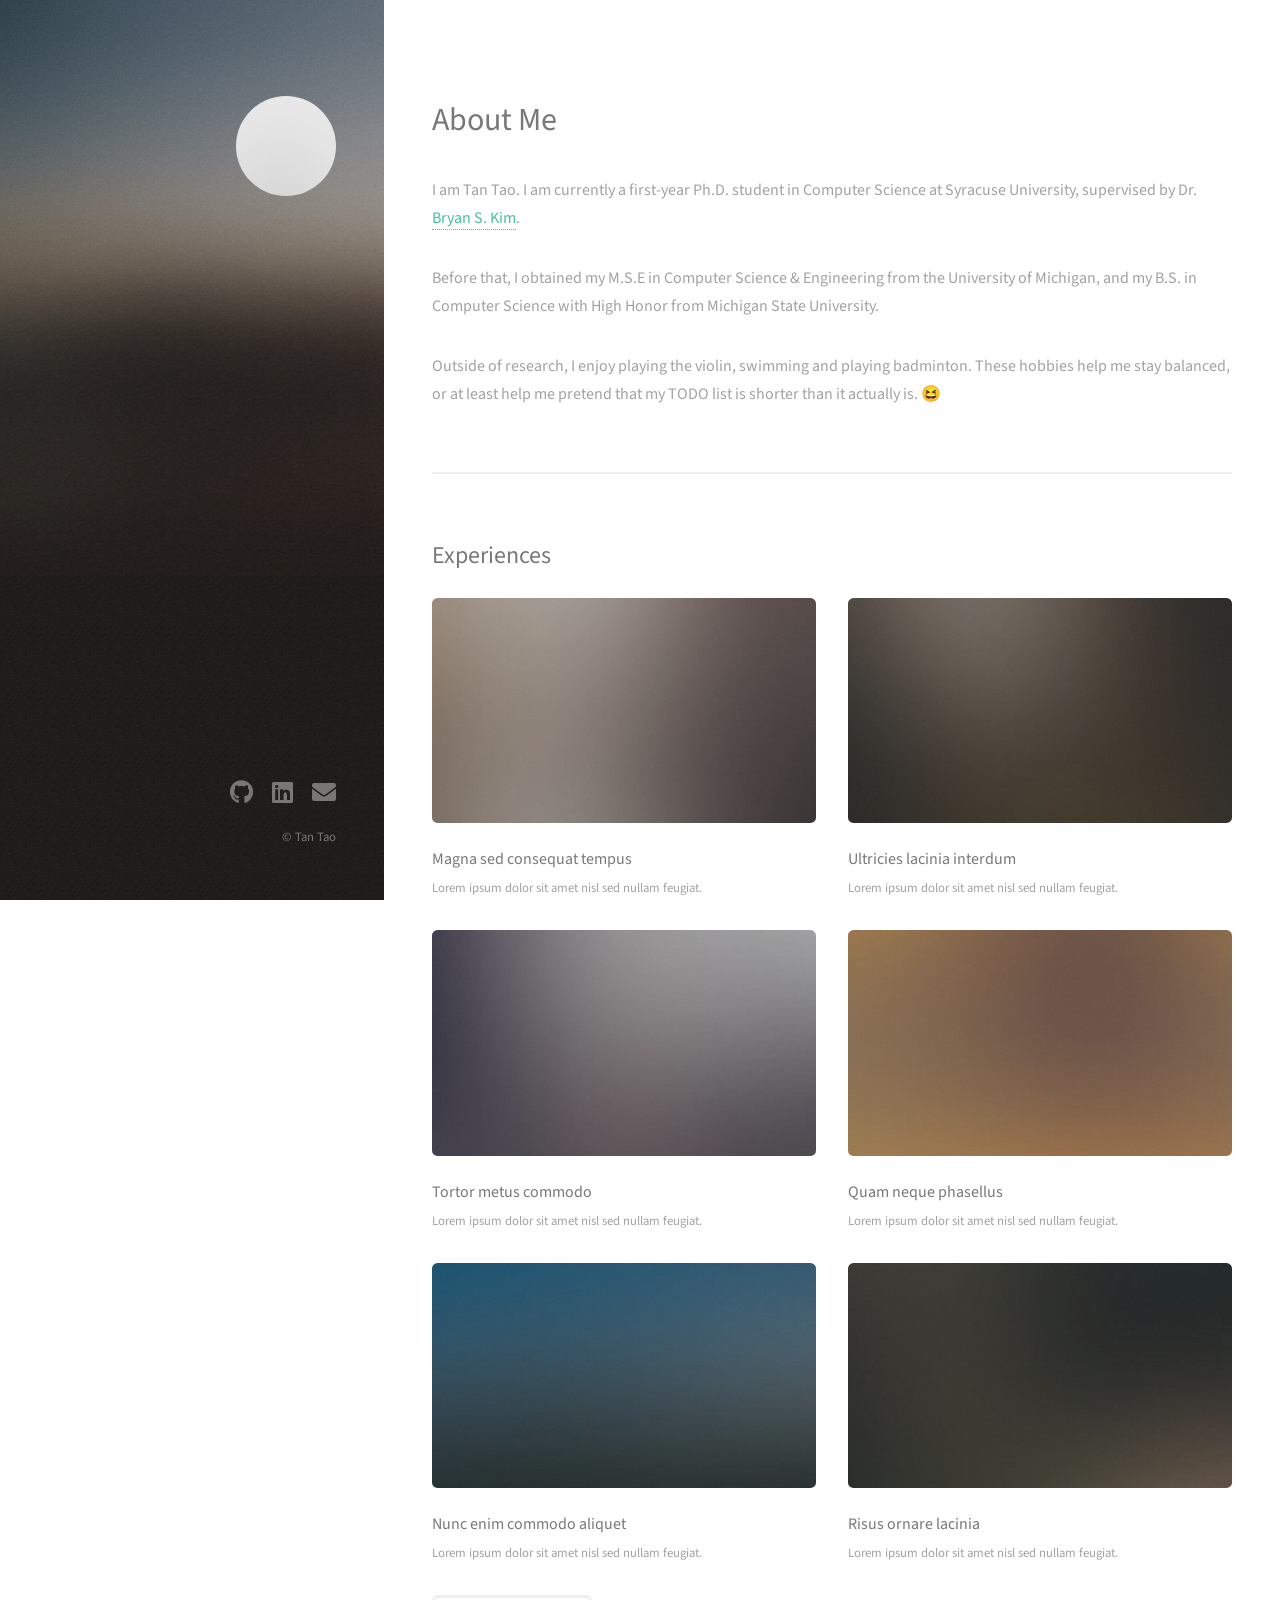
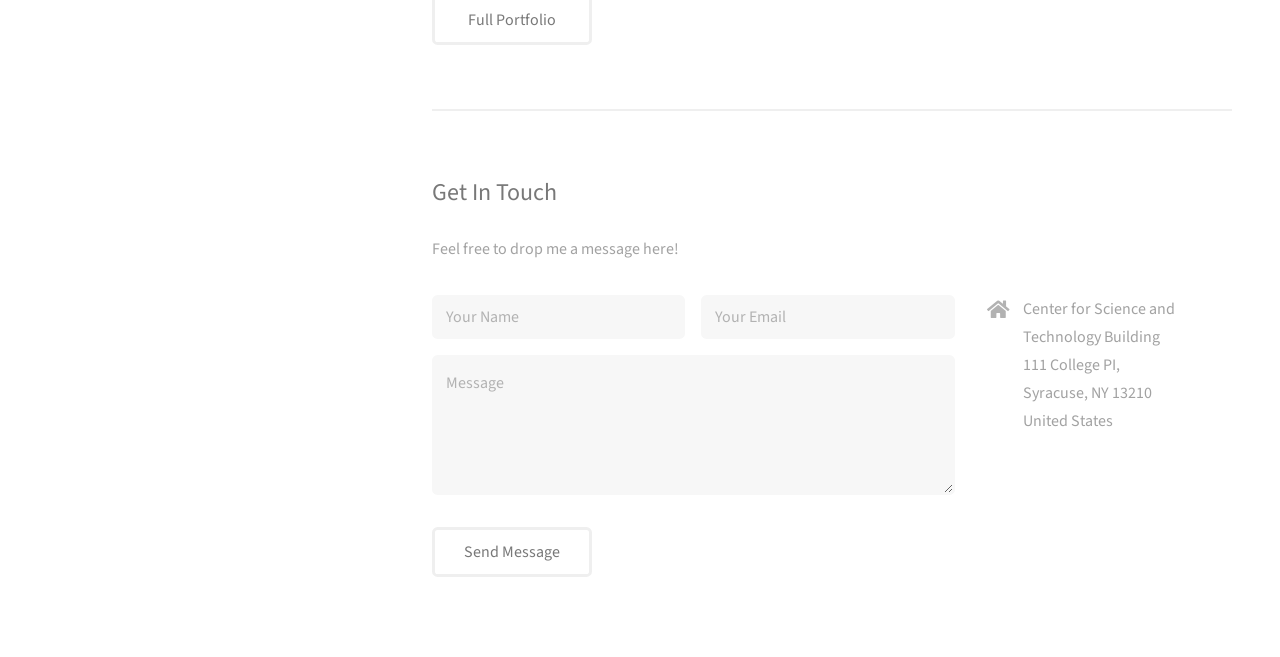
==== commit e1cc12fa: "About me updates" ====
--- a/index.html
+++ b/index.html
@@ -6,7 +6,7 @@
 -->
 <html>
 	<head>
-		<title>Strata by HTML5 UP</title>
+		<title>Tan Tao's Personal Website</title>
 		<meta charset="utf-8" />
 		<meta name="viewport" content="width=device-width, initial-scale=1, user-scalable=no" />
 		<link rel="stylesheet" href="assets/css/main.css" />
@@ -17,9 +17,6 @@
 			<header id="header">
 				<div class="inner">
 					<a href="#" class="image avatar"><img src="images/avatar.jpg" alt="" /></a>
-					<h1><strong>I am Strata</strong>, a super simple<br />
-					responsive site template freebie<br />
-					crafted by <a href="http://html5up.net">HTML5 UP</a>.</h1>
 				</div>
 			</header>
 
@@ -29,18 +26,18 @@
 				<!-- One -->
 					<section id="one">
 						<header class="major">
-							<h2>Ipsum lorem dolor aliquam ante commodo<br />
-							magna sed accumsan arcu neque.</h2>
+							<h2>About Me<br />
+							</h2>
 						</header>
-						<p>Accumsan orci faucibus id eu lorem semper. Eu ac iaculis ac nunc nisi lorem vulputate lorem neque cubilia ac in adipiscing in curae lobortis tortor primis integer massa adipiscing id nisi accumsan pellentesque commodo blandit enim arcu non at amet id arcu magna. Accumsan orci faucibus id eu lorem semper nunc nisi lorem vulputate lorem neque cubilia.</p>
-						<ul class="actions">
-							<li><a href="#" class="button">Learn More</a></li>
-						</ul>
+						<p>I am Tan Tao. I am currently a first-year Ph.D. student in Computer Science at Syracuse University, supervised by Dr. <a href="https://web.ecs.syr.edu/~bkim01/?_gl=1*ulilwp*_gcl_au*MTI2MDM0OTAzMS4xNzc2MTQxNzMx*_ga*OTM3MjIyMjczLjE3NTgzNzU1ODM.*_ga_QT13NN6N9S*czE3Nzc5MjE3ODIkbzExMCRnMSR0MTc3NzkyMjY2OCRqNjAkbDAkaDA.*_ga_SRVN5YVLB5*czE3Nzc5MjE3ODIkbzQ4JGcxJHQxNzc3OTIyNjY4JGo2MCRsMCRoMA.." target="_blank" rel="noopener noreferrer">Bryan S. Kim</a>.</p>
+						<p>Before that, I obtained my M.S.E in Computer Science & Engineering from the University of Michigan, and my B.S. in Computer Science with High Honor from Michigan State University.</p>
+						<p></p>
+						<p>Outside of research, I enjoy playing the violin, swimming and playing badminton. These hobbies help me stay balanced, or at least help me pretend that my TODO list is shorter than it actually is. 😆</p>
 					</section>
 
 				<!-- Two -->
 					<section id="two">
-						<h2>Recent Work</h2>
+						<h2>Experiences</h2>
 						<div class="row">
 							<article class="col-6 col-12-xsmall work-item">
 								<a href="images/fulls/01.jpg" class="image fit thumb"><img src="images/thumbs/01.jpg" alt="" /></a>
@@ -81,13 +78,13 @@
 				<!-- Three -->
 					<section id="three">
 						<h2>Get In Touch</h2>
-						<p>Accumsan pellentesque commodo blandit enim arcu non at amet id arcu magna. Accumsan orci faucibus id eu lorem semper nunc nisi lorem vulputate lorem neque lorem ipsum dolor.</p>
+						<p>Feel free to drop me a message here!</p>
 						<div class="row">
 							<div class="col-8 col-12-small">
 								<form method="post" action="#">
 									<div class="row gtr-uniform gtr-50">
-										<div class="col-6 col-12-xsmall"><input type="text" name="name" id="name" placeholder="Name" /></div>
-										<div class="col-6 col-12-xsmall"><input type="email" name="email" id="email" placeholder="Email" /></div>
+										<div class="col-6 col-12-xsmall"><input type="text" name="name" id="name" placeholder="Your Name" /></div>
+										<div class="col-6 col-12-xsmall"><input type="email" name="email" id="email" placeholder="Your Email" /></div>
 										<div class="col-12"><textarea name="message" id="message" placeholder="Message" rows="4"></textarea></div>
 									</div>
 								</form>
@@ -99,17 +96,10 @@
 								<ul class="labeled-icons">
 									<li>
 										<h3 class="icon solid fa-home"><span class="label">Address</span></h3>
-										1234 Somewhere Rd.<br />
-										Nashville, TN 00000<br />
+										Center for Science and Technology Building<br />
+										111 College PI, <br />
+										Syracuse, NY 13210<br />
 										United States
-									</li>
-									<li>
-										<h3 class="icon solid fa-mobile-alt"><span class="label">Phone</span></h3>
-										000-000-0000
-									</li>
-									<li>
-										<h3 class="icon solid fa-envelope"><span class="label">Email</span></h3>
-										<a href="#">hello@untitled.tld</a>
 									</li>
 								</ul>
 							</div>
@@ -440,13 +430,12 @@
 			<footer id="footer">
 				<div class="inner">
 					<ul class="icons">
-						<li><a href="#" class="icon brands fa-twitter"><span class="label">Twitter</span></a></li>
 						<li><a href="#" class="icon brands fa-github"><span class="label">Github</span></a></li>
-						<li><a href="#" class="icon brands fa-dribbble"><span class="label">Dribbble</span></a></li>
+						<li><a href="#" class="icon brands fa-linkedin"><span class="label">LinkedIn</span></a></li>
 						<li><a href="#" class="icon solid fa-envelope"><span class="label">Email</span></a></li>
 					</ul>
 					<ul class="copyright">
-						<li>&copy; Untitled</li><li>Design: <a href="http://html5up.net">HTML5 UP</a></li>
+						<li>&copy; Tan Tao</li>
 					</ul>
 				</div>
 			</footer>
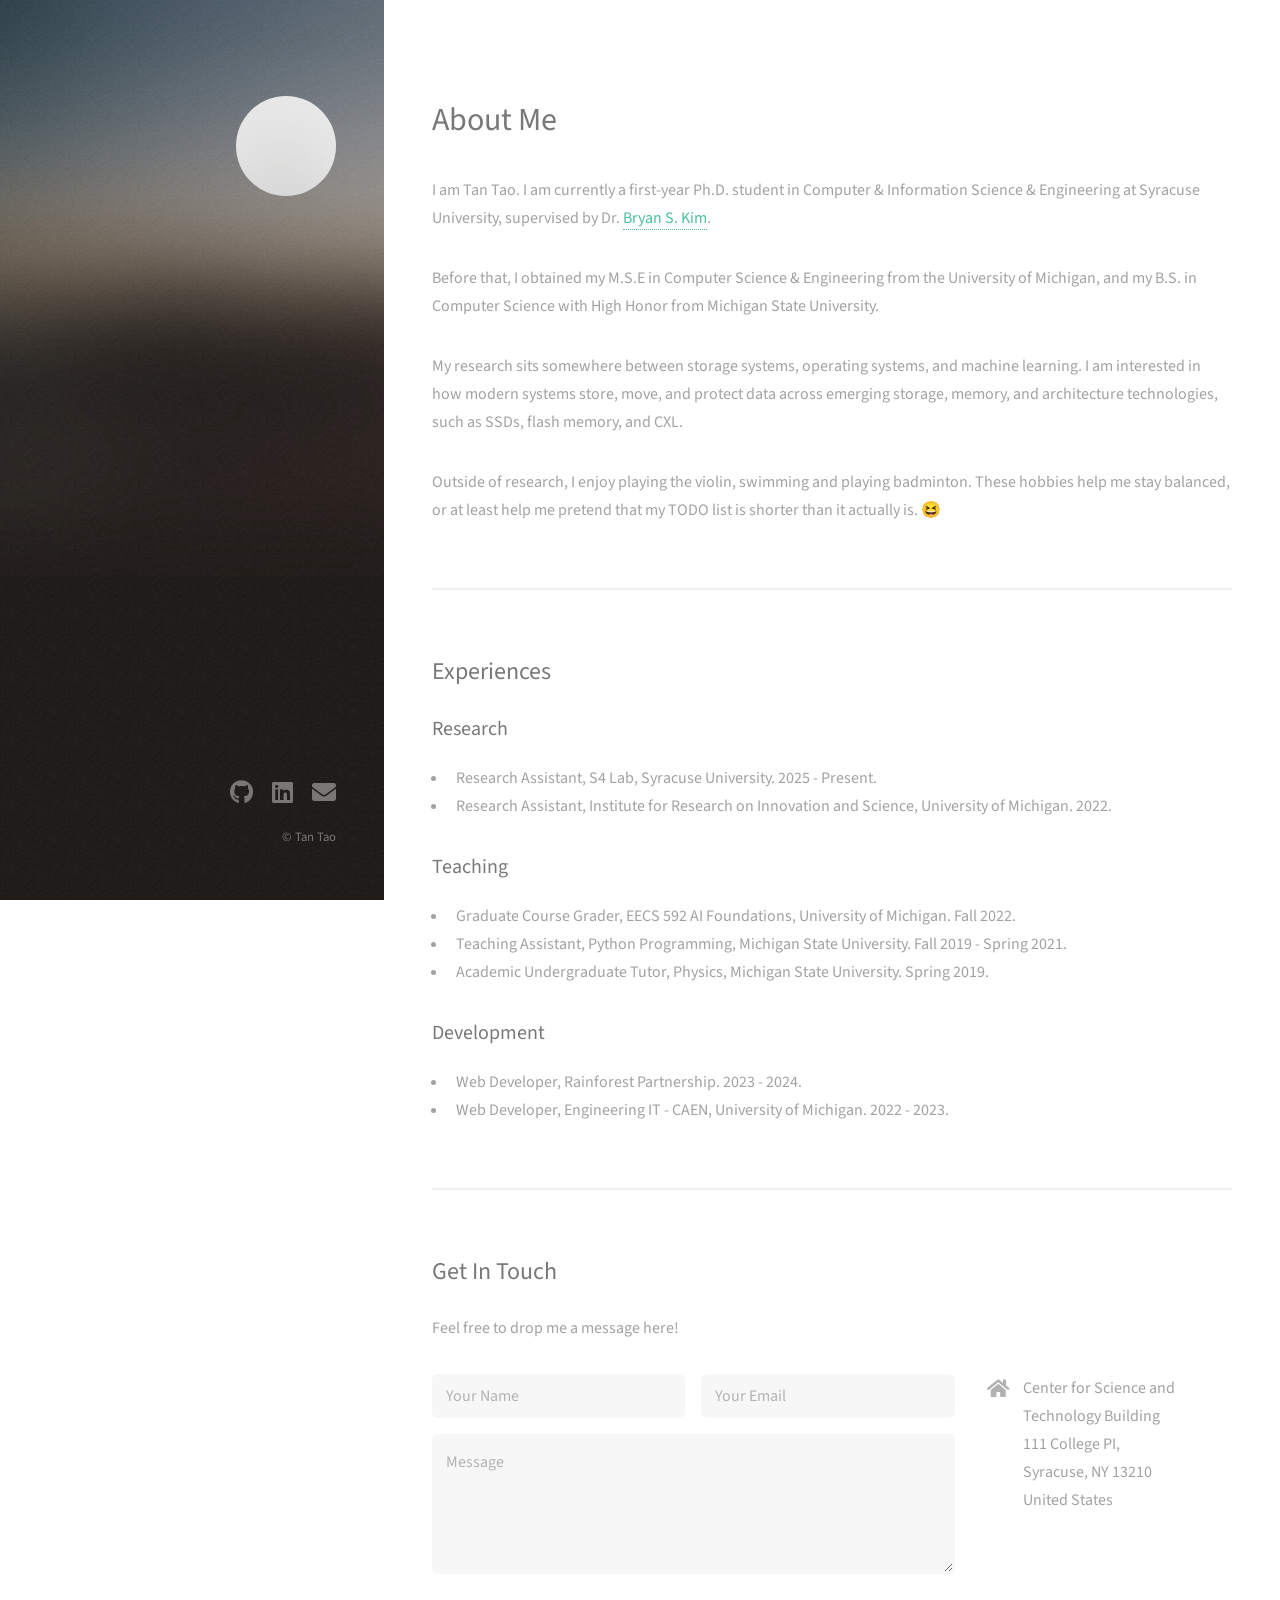
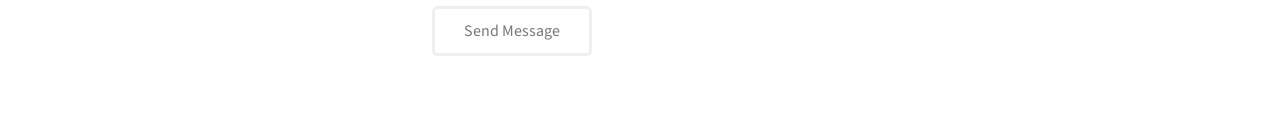
==== commit 99ba26d0: "Update Experiences" ====
--- a/index.html
+++ b/index.html
@@ -29,50 +29,46 @@
 							<h2>About Me<br />
 							</h2>
 						</header>
-						<p>I am Tan Tao. I am currently a first-year Ph.D. student in Computer Science at Syracuse University, supervised by Dr. <a href="https://web.ecs.syr.edu/~bkim01/?_gl=1*ulilwp*_gcl_au*MTI2MDM0OTAzMS4xNzc2MTQxNzMx*_ga*OTM3MjIyMjczLjE3NTgzNzU1ODM.*_ga_QT13NN6N9S*czE3Nzc5MjE3ODIkbzExMCRnMSR0MTc3NzkyMjY2OCRqNjAkbDAkaDA.*_ga_SRVN5YVLB5*czE3Nzc5MjE3ODIkbzQ4JGcxJHQxNzc3OTIyNjY4JGo2MCRsMCRoMA.." target="_blank" rel="noopener noreferrer">Bryan S. Kim</a>.</p>
+						<p>I am Tan Tao. I am currently a first-year Ph.D. student in Computer & Information Science & Engineering at Syracuse University, supervised by Dr. <a href="https://web.ecs.syr.edu/~bkim01/" target="_blank" rel="noopener noreferrer">Bryan S. Kim</a>.</p>
 						<p>Before that, I obtained my M.S.E in Computer Science & Engineering from the University of Michigan, and my B.S. in Computer Science with High Honor from Michigan State University.</p>
-						<p></p>
+						<p>My research sits somewhere between storage systems, operating systems, and machine learning. I am interested in how modern systems store, move, and protect data across emerging storage, memory, and architecture technologies, such as SSDs, flash memory, and CXL.</p>
 						<p>Outside of research, I enjoy playing the violin, swimming and playing badminton. These hobbies help me stay balanced, or at least help me pretend that my TODO list is shorter than it actually is. 😆</p>
 					</section>
 
 				<!-- Two -->
 					<section id="two">
 						<h2>Experiences</h2>
-						<div class="row">
-							<article class="col-6 col-12-xsmall work-item">
-								<a href="images/fulls/01.jpg" class="image fit thumb"><img src="images/thumbs/01.jpg" alt="" /></a>
-								<h3>Magna sed consequat tempus</h3>
-								<p>Lorem ipsum dolor sit amet nisl sed nullam feugiat.</p>
-							</article>
-							<article class="col-6 col-12-xsmall work-item">
-								<a href="images/fulls/02.jpg" class="image fit thumb"><img src="images/thumbs/02.jpg" alt="" /></a>
-								<h3>Ultricies lacinia interdum</h3>
-								<p>Lorem ipsum dolor sit amet nisl sed nullam feugiat.</p>
-							</article>
-							<article class="col-6 col-12-xsmall work-item">
-								<a href="images/fulls/03.jpg" class="image fit thumb"><img src="images/thumbs/03.jpg" alt="" /></a>
-								<h3>Tortor metus commodo</h3>
-								<p>Lorem ipsum dolor sit amet nisl sed nullam feugiat.</p>
-							</article>
-							<article class="col-6 col-12-xsmall work-item">
-								<a href="images/fulls/04.jpg" class="image fit thumb"><img src="images/thumbs/04.jpg" alt="" /></a>
-								<h3>Quam neque phasellus</h3>
-								<p>Lorem ipsum dolor sit amet nisl sed nullam feugiat.</p>
-							</article>
-							<article class="col-6 col-12-xsmall work-item">
-								<a href="images/fulls/05.jpg" class="image fit thumb"><img src="images/thumbs/05.jpg" alt="" /></a>
-								<h3>Nunc enim commodo aliquet</h3>
-								<p>Lorem ipsum dolor sit amet nisl sed nullam feugiat.</p>
-							</article>
-							<article class="col-6 col-12-xsmall work-item">
-								<a href="images/fulls/06.jpg" class="image fit thumb"><img src="images/thumbs/06.jpg" alt="" /></a>
-								<h3>Risus ornare lacinia</h3>
-								<p>Lorem ipsum dolor sit amet nisl sed nullam feugiat.</p>
-							</article>
-						</div>
-						<ul class="actions">
-							<li><a href="#" class="button">Full Portfolio</a></li>
-						</ul>
+						  <h3>Research</h3>
+							<ul>
+								<li>
+								Research Assistant, S4 Lab, Syracuse University. 2025 - Present.
+								</li>
+								<li>
+      							Research Assistant, Institute for Research on Innovation and Science, University of Michigan. 2022.
+    							</li>
+							</ul>
+
+						  <h3>Teaching</h3>
+							<ul>
+								<li>
+								Graduate Course Grader, EECS 592 AI Foundations, University of Michigan. Fall 2022.
+								</li>
+								<li>
+								Teaching Assistant, Python Programming, Michigan State University. Fall 2019 - Spring 2021.
+								</li>
+								<li>
+								Academic Undergraduate Tutor, Physics, Michigan State University. Spring 2019.
+								</li>
+							</ul>
+							<h3>Development</h3>
+							<ul>
+								<li>
+								Web Developer, Rainforest Partnership. 2023 - 2024.
+								</li>
+								<li>
+								Web Developer, Engineering IT - CAEN, University of Michigan. 2022 - 2023.
+								</li>
+							</ul>
 					</section>
 
 				<!-- Three -->
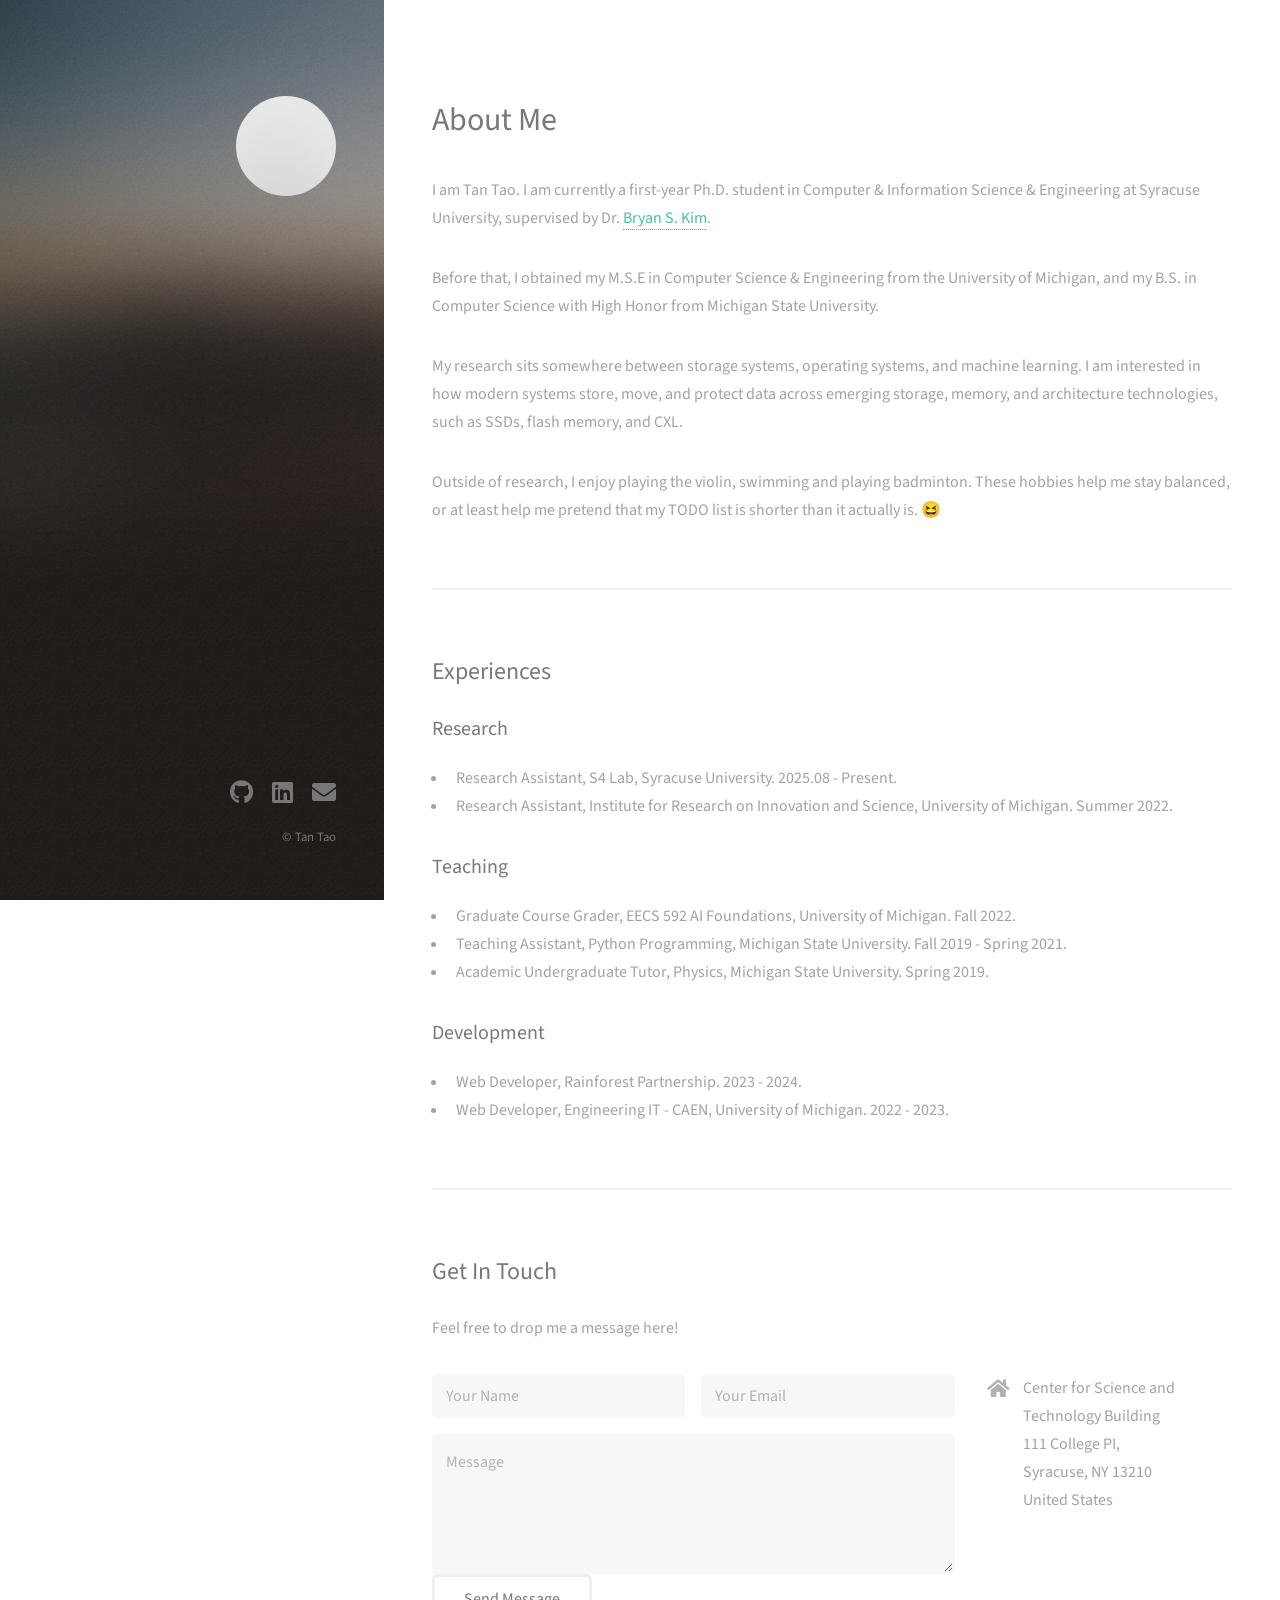
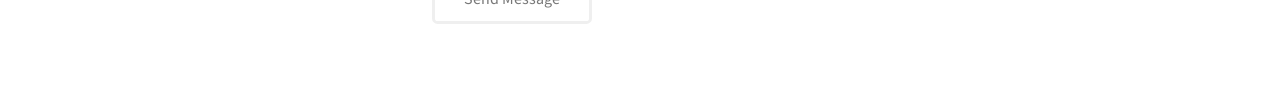
==== commit 2b8ee9db: "Update contact form" ====
--- a/index.html
+++ b/index.html
@@ -1,9 +1,5 @@
 <!DOCTYPE HTML>
-<!--
-	Strata by HTML5 UP
-	html5up.net | @ajlkn
-	Free for personal and commercial use under the CCA 3.0 license (html5up.net/license)
--->
+
 <html>
 	<head>
 		<title>Tan Tao's Personal Website</title>
@@ -41,10 +37,10 @@
 						  <h3>Research</h3>
 							<ul>
 								<li>
-								Research Assistant, S4 Lab, Syracuse University. 2025 - Present.
+								Research Assistant, S4 Lab, Syracuse University. 2025.08 - Present.
 								</li>
 								<li>
-      							Research Assistant, Institute for Research on Innovation and Science, University of Michigan. 2022.
+      							Research Assistant, Institute for Research on Innovation and Science, University of Michigan. Summer 2022.
     							</li>
 							</ul>
 
@@ -77,15 +73,16 @@
 						<p>Feel free to drop me a message here!</p>
 						<div class="row">
 							<div class="col-8 col-12-small">
-								<form method="post" action="#">
+								<form id="contact-form" onsubmit="sendEmail(event)">
 									<div class="row gtr-uniform gtr-50">
-										<div class="col-6 col-12-xsmall"><input type="text" name="name" id="name" placeholder="Your Name" /></div>
-										<div class="col-6 col-12-xsmall"><input type="email" name="email" id="email" placeholder="Your Email" /></div>
-										<div class="col-12"><textarea name="message" id="message" placeholder="Message" rows="4"></textarea></div>
+										<div class="col-6 col-12-xsmall"><input type="text" name="name" id="name" placeholder="Your Name" required /></div>
+										<div class="col-6 col-12-xsmall"><input type="email" name="email" id="email" placeholder="Your Email" required /></div>
+										<div class="col-12"><textarea name="message" id="message" placeholder="Message" rows="4" required></textarea></div>
 									</div>
-								</form>
 								<ul class="actions">
-									<li><input type="submit" value="Send Message" /></li>
+									<li>
+										<input type="submit" value="Send Message" />
+									</li>
 								</ul>
 							</div>
 							<div class="col-4 col-12-small">
@@ -98,330 +95,9 @@
 										United States
 									</li>
 								</ul>
+								</form>
 							</div>
 						</div>
-					</section>
-
-				<!-- Four -->
-				<!--
-					<section id="four">
-						<h2>Elements</h2>
-
-						<section>
-							<h4>Text</h4>
-							<p>This is <b>bold</b> and this is <strong>strong</strong>. This is <i>italic</i> and this is <em>emphasized</em>.
-							This is <sup>superscript</sup> text and this is <sub>subscript</sub> text.
-							This is <u>underlined</u> and this is code: <code>for (;;) { ... }</code>. Finally, <a href="#">this is a link</a>.</p>
-							<hr />
-							<header>
-								<h4>Heading with a Subtitle</h4>
-								<p>Lorem ipsum dolor sit amet nullam id egestas urna aliquam</p>
-							</header>
-							<p>Nunc lacinia ante nunc ac lobortis. Interdum adipiscing gravida odio porttitor sem non mi integer non faucibus ornare mi ut ante amet placerat aliquet. Volutpat eu sed ante lacinia sapien lorem accumsan varius montes viverra nibh in adipiscing blandit tempus accumsan.</p>
-							<header>
-								<h5>Heading with a Subtitle</h5>
-								<p>Lorem ipsum dolor sit amet nullam id egestas urna aliquam</p>
-							</header>
-							<p>Nunc lacinia ante nunc ac lobortis. Interdum adipiscing gravida odio porttitor sem non mi integer non faucibus ornare mi ut ante amet placerat aliquet. Volutpat eu sed ante lacinia sapien lorem accumsan varius montes viverra nibh in adipiscing blandit tempus accumsan.</p>
-							<hr />
-							<h2>Heading Level 2</h2>
-							<h3>Heading Level 3</h3>
-							<h4>Heading Level 4</h4>
-							<h5>Heading Level 5</h5>
-							<h6>Heading Level 6</h6>
-							<hr />
-							<h5>Blockquote</h5>
-							<blockquote>Fringilla nisl. Donec accumsan interdum nisi, quis tincidunt felis sagittis eget tempus euismod. Vestibulum ante ipsum primis in faucibus vestibulum. Blandit adipiscing eu felis iaculis volutpat ac adipiscing accumsan faucibus. Vestibulum ante ipsum primis in faucibus lorem ipsum dolor sit amet nullam adipiscing eu felis.</blockquote>
-							<h5>Preformatted</h5>
-							<pre><code>i = 0;
-
-while (!deck.isInOrder()) {
-print 'Iteration ' + i;
-deck.shuffle();
-i++;
-}
-
-print 'It took ' + i + ' iterations to sort the deck.';</code></pre>
-						</section>
-
-						<section>
-							<h4>Lists</h4>
-							<div class="row">
-								<div class="col-6 col-12-xsmall">
-									<h5>Unordered</h5>
-									<ul>
-										<li>Dolor pulvinar etiam magna etiam.</li>
-										<li>Sagittis adipiscing lorem eleifend.</li>
-										<li>Felis enim feugiat dolore viverra.</li>
-									</ul>
-									<h5>Alternate</h5>
-									<ul class="alt">
-										<li>Dolor pulvinar etiam magna etiam.</li>
-										<li>Sagittis adipiscing lorem eleifend.</li>
-										<li>Felis enim feugiat dolore viverra.</li>
-									</ul>
-								</div>
-								<div class="col-6 col-12-xsmall">
-									<h5>Ordered</h5>
-									<ol>
-										<li>Dolor pulvinar etiam magna etiam.</li>
-										<li>Etiam vel felis at lorem sed viverra.</li>
-										<li>Felis enim feugiat dolore viverra.</li>
-										<li>Dolor pulvinar etiam magna etiam.</li>
-										<li>Etiam vel felis at lorem sed viverra.</li>
-										<li>Felis enim feugiat dolore viverra.</li>
-									</ol>
-									<h5>Icons</h5>
-									<ul class="icons">
-										<li><a href="#" class="icon brands fa-twitter"><span class="label">Twitter</span></a></li>
-										<li><a href="#" class="icon brands fa-facebook-f"><span class="label">Facebook</span></a></li>
-										<li><a href="#" class="icon brands fa-instagram"><span class="label">Instagram</span></a></li>
-										<li><a href="#" class="icon brands fa-github"><span class="label">Github</span></a></li>
-										<li><a href="#" class="icon brands fa-dribbble"><span class="label">Dribbble</span></a></li>
-										<li><a href="#" class="icon brands fa-tumblr"><span class="label">Tumblr</span></a></li>
-									</ul>
-								</div>
-							</div>
-							<h5>Actions</h5>
-							<ul class="actions">
-								<li><a href="#" class="button primary">Default</a></li>
-								<li><a href="#" class="button">Default</a></li>
-							</ul>
-							<ul class="actions small">
-								<li><a href="#" class="button primary small">Small</a></li>
-								<li><a href="#" class="button small">Small</a></li>
-							</ul>
-							<div class="row">
-								<div class="col-6 col-12-small">
-									<ul class="actions stacked">
-										<li><a href="#" class="button primary">Default</a></li>
-										<li><a href="#" class="button">Default</a></li>
-									</ul>
-								</div>
-								<div class="col-6 col-12-small">
-									<ul class="actions stacked">
-										<li><a href="#" class="button primary small">Small</a></li>
-										<li><a href="#" class="button small">Small</a></li>
-									</ul>
-								</div>
-								<div class="col-6 col-12-small">
-									<ul class="actions stacked">
-										<li><a href="#" class="button primary fit">Default</a></li>
-										<li><a href="#" class="button fit">Default</a></li>
-									</ul>
-								</div>
-								<div class="col-6 col-12-small">
-									<ul class="actions stacked">
-										<li><a href="#" class="button primary small fit">Small</a></li>
-										<li><a href="#" class="button small fit">Small</a></li>
-									</ul>
-								</div>
-							</div>
-						</section>
-
-						<section>
-							<h4>Table</h4>
-							<h5>Default</h5>
-							<div class="table-wrapper">
-								<table>
-									<thead>
-										<tr>
-											<th>Name</th>
-											<th>Description</th>
-											<th>Price</th>
-										</tr>
-									</thead>
-									<tbody>
-										<tr>
-											<td>Item One</td>
-											<td>Ante turpis integer aliquet porttitor.</td>
-											<td>29.99</td>
-										</tr>
-										<tr>
-											<td>Item Two</td>
-											<td>Vis ac commodo adipiscing arcu aliquet.</td>
-											<td>19.99</td>
-										</tr>
-										<tr>
-											<td>Item Three</td>
-											<td> Morbi faucibus arcu accumsan lorem.</td>
-											<td>29.99</td>
-										</tr>
-										<tr>
-											<td>Item Four</td>
-											<td>Vitae integer tempus condimentum.</td>
-											<td>19.99</td>
-										</tr>
-										<tr>
-											<td>Item Five</td>
-											<td>Ante turpis integer aliquet porttitor.</td>
-											<td>29.99</td>
-										</tr>
-									</tbody>
-									<tfoot>
-										<tr>
-											<td colspan="2"></td>
-											<td>100.00</td>
-										</tr>
-									</tfoot>
-								</table>
-							</div>
-
-							<h5>Alternate</h5>
-							<div class="table-wrapper">
-								<table class="alt">
-									<thead>
-										<tr>
-											<th>Name</th>
-											<th>Description</th>
-											<th>Price</th>
-										</tr>
-									</thead>
-									<tbody>
-										<tr>
-											<td>Item One</td>
-											<td>Ante turpis integer aliquet porttitor.</td>
-											<td>29.99</td>
-										</tr>
-										<tr>
-											<td>Item Two</td>
-											<td>Vis ac commodo adipiscing arcu aliquet.</td>
-											<td>19.99</td>
-										</tr>
-										<tr>
-											<td>Item Three</td>
-											<td> Morbi faucibus arcu accumsan lorem.</td>
-											<td>29.99</td>
-										</tr>
-										<tr>
-											<td>Item Four</td>
-											<td>Vitae integer tempus condimentum.</td>
-											<td>19.99</td>
-										</tr>
-										<tr>
-											<td>Item Five</td>
-											<td>Ante turpis integer aliquet porttitor.</td>
-											<td>29.99</td>
-										</tr>
-									</tbody>
-									<tfoot>
-										<tr>
-											<td colspan="2"></td>
-											<td>100.00</td>
-										</tr>
-									</tfoot>
-								</table>
-							</div>
-						</section>
-
-						<section>
-							<h4>Buttons</h4>
-							<ul class="actions">
-								<li><a href="#" class="button primary">Primary</a></li>
-								<li><a href="#" class="button">Default</a></li>
-							</ul>
-							<ul class="actions">
-								<li><a href="#" class="button large">Large</a></li>
-								<li><a href="#" class="button">Default</a></li>
-								<li><a href="#" class="button small">Small</a></li>
-							</ul>
-							<ul class="actions fit">
-								<li><a href="#" class="button primary fit">Fit</a></li>
-								<li><a href="#" class="button fit">Fit</a></li>
-							</ul>
-							<ul class="actions fit small">
-								<li><a href="#" class="button primary fit small">Fit + Small</a></li>
-								<li><a href="#" class="button fit small">Fit + Small</a></li>
-							</ul>
-							<ul class="actions">
-								<li><a href="#" class="button primary icon solid fa-download">Icon</a></li>
-								<li><a href="#" class="button icon solid fa-download">Icon</a></li>
-							</ul>
-							<ul class="actions">
-								<li><span class="button primary disabled">Primary</span></li>
-								<li><span class="button disabled">Default</span></li>
-							</ul>
-						</section>
-
-						<section>
-							<h4>Form</h4>
-							<form method="post" action="#">
-								<div class="row gtr-uniform gtr-50">
-									<div class="col-6 col-12-xsmall">
-										<input type="text" name="demo-name" id="demo-name" value="" placeholder="Name" />
-									</div>
-									<div class="col-6 col-12-xsmall">
-										<input type="email" name="demo-email" id="demo-email" value="" placeholder="Email" />
-									</div>
-									<div class="col-12">
-										<select name="demo-category" id="demo-category">
-											<option value="">- Category -</option>
-											<option value="1">Manufacturing</option>
-											<option value="1">Shipping</option>
-											<option value="1">Administration</option>
-											<option value="1">Human Resources</option>
-										</select>
-									</div>
-									<div class="col-4 col-12-small">
-										<input type="radio" id="demo-priority-low" name="demo-priority" checked>
-										<label for="demo-priority-low">Low Priority</label>
-									</div>
-									<div class="col-4 col-12-small">
-										<input type="radio" id="demo-priority-normal" name="demo-priority">
-										<label for="demo-priority-normal">Normal Priority</label>
-									</div>
-									<div class="col-4 col-12-small">
-										<input type="radio" id="demo-priority-high" name="demo-priority">
-										<label for="demo-priority-high">High Priority</label>
-									</div>
-									<div class="col-6 col-12-small">
-										<input type="checkbox" id="demo-copy" name="demo-copy">
-										<label for="demo-copy">Email me a copy of this message</label>
-									</div>
-									<div class="col-6 col-12-small">
-										<input type="checkbox" id="demo-human" name="demo-human" checked>
-										<label for="demo-human">I am a human and not a robot</label>
-									</div>
-									<div class="col-12">
-										<textarea name="demo-message" id="demo-message" placeholder="Enter your message" rows="6"></textarea>
-									</div>
-									<div class="col-12">
-										<ul class="actions">
-											<li><input type="submit" value="Send Message" class="primary" /></li>
-											<li><input type="reset" value="Reset" /></li>
-										</ul>
-									</div>
-								</div>
-							</form>
-						</section>
-
-						<section>
-							<h4>Image</h4>
-							<h5>Fit</h5>
-							<div class="box alt">
-								<div class="row gtr-50 gtr-uniform">
-									<div class="col-12"><span class="image fit"><img src="images/fulls/05.jpg" alt="" /></span></div>
-									<div class="col-4"><span class="image fit"><img src="images/thumbs/01.jpg" alt="" /></span></div>
-									<div class="col-4"><span class="image fit"><img src="images/thumbs/02.jpg" alt="" /></span></div>
-									<div class="col-4"><span class="image fit"><img src="images/thumbs/03.jpg" alt="" /></span></div>
-									<div class="col-4"><span class="image fit"><img src="images/thumbs/04.jpg" alt="" /></span></div>
-									<div class="col-4"><span class="image fit"><img src="images/thumbs/05.jpg" alt="" /></span></div>
-									<div class="col-4"><span class="image fit"><img src="images/thumbs/06.jpg" alt="" /></span></div>
-									<div class="col-4"><span class="image fit"><img src="images/thumbs/03.jpg" alt="" /></span></div>
-									<div class="col-4"><span class="image fit"><img src="images/thumbs/02.jpg" alt="" /></span></div>
-									<div class="col-4"><span class="image fit"><img src="images/thumbs/01.jpg" alt="" /></span></div>
-								</div>
-							</div>
-							<h5>Left &amp; Right</h5>
-							<p><span class="image left"><img src="images/avatar.jpg" alt="" /></span>Fringilla nisl. Donec accumsan interdum nisi, quis tincidunt felis sagittis eget. tempus euismod. Vestibulum ante ipsum primis in faucibus vestibulum. Blandit adipiscing eu felis iaculis volutpat ac adipiscing accumsan eu faucibus. Integer ac pellentesque praesent tincidunt felis sagittis eget. tempus euismod. Vestibulum ante ipsum primis in faucibus vestibulum. Blandit adipiscing eu felis iaculis volutpat ac adipiscing accumsan eu faucibus. Integer ac pellentesque praesent. Donec accumsan interdum nisi, quis tincidunt felis sagittis eget. tempus euismod. Vestibulum ante ipsum primis in faucibus vestibulum. Blandit adipiscing eu felis iaculis volutpat ac adipiscing accumsan eu faucibus. Integer ac pellentesque praesent tincidunt felis sagittis eget. tempus euismod. Vestibulum ante ipsum primis in faucibus vestibulum. Blandit adipiscing eu felis iaculis volutpat ac adipiscing accumsan eu faucibus. Integer ac pellentesque praesent.</p>
-							<p><span class="image right"><img src="images/avatar.jpg" alt="" /></span>Fringilla nisl. Donec accumsan interdum nisi, quis tincidunt felis sagittis eget. tempus euismod. Vestibulum ante ipsum primis in faucibus vestibulum. Blandit adipiscing eu felis iaculis volutpat ac adipiscing accumsan eu faucibus. Integer ac pellentesque praesent tincidunt felis sagittis eget. tempus euismod. Vestibulum ante ipsum primis in faucibus vestibulum. Blandit adipiscing eu felis iaculis volutpat ac adipiscing accumsan eu faucibus. Integer ac pellentesque praesent. Donec accumsan interdum nisi, quis tincidunt felis sagittis eget. tempus euismod. Vestibulum ante ipsum primis in faucibus vestibulum. Blandit adipiscing eu felis iaculis volutpat ac adipiscing accumsan eu faucibus. Integer ac pellentesque praesent tincidunt felis sagittis eget. tempus euismod. Vestibulum ante ipsum primis in faucibus vestibulum. Blandit adipiscing eu felis iaculis volutpat ac adipiscing accumsan eu faucibus. Integer ac pellentesque praesent.</p>
-						</section>
-
-					</section>
-				-->
-
-			</div>
-
 		<!-- Footer -->
 			<footer id="footer">
 				<div class="inner">
@@ -444,5 +120,31 @@
 			<script src="assets/js/util.js"></script>
 			<script src="assets/js/main.js"></script>
 
+
+	<script>
+	function sendEmail(event) {
+		event.preventDefault();
+
+		const form = document.getElementById("contact-form");
+
+		if (!form.checkValidity()) {
+		form.reportValidity();
+		return;
+		}
+
+		const name = document.getElementById("name").value;
+		const email = document.getElementById("email").value;
+		const message = document.getElementById("message").value;
+
+		const subject = encodeURIComponent("Message to Tan from personal website");
+		const body = encodeURIComponent(
+		`Name: ${name}\n` +
+		`Email: ${email}\n\n` +
+		`Message:\n${message}`
+		);
+
+		window.location.href = `mailto:ttao03@syr.edu?subject=${subject}&body=${body}`;
+	}
+	</script>
 	</body>
 </html>
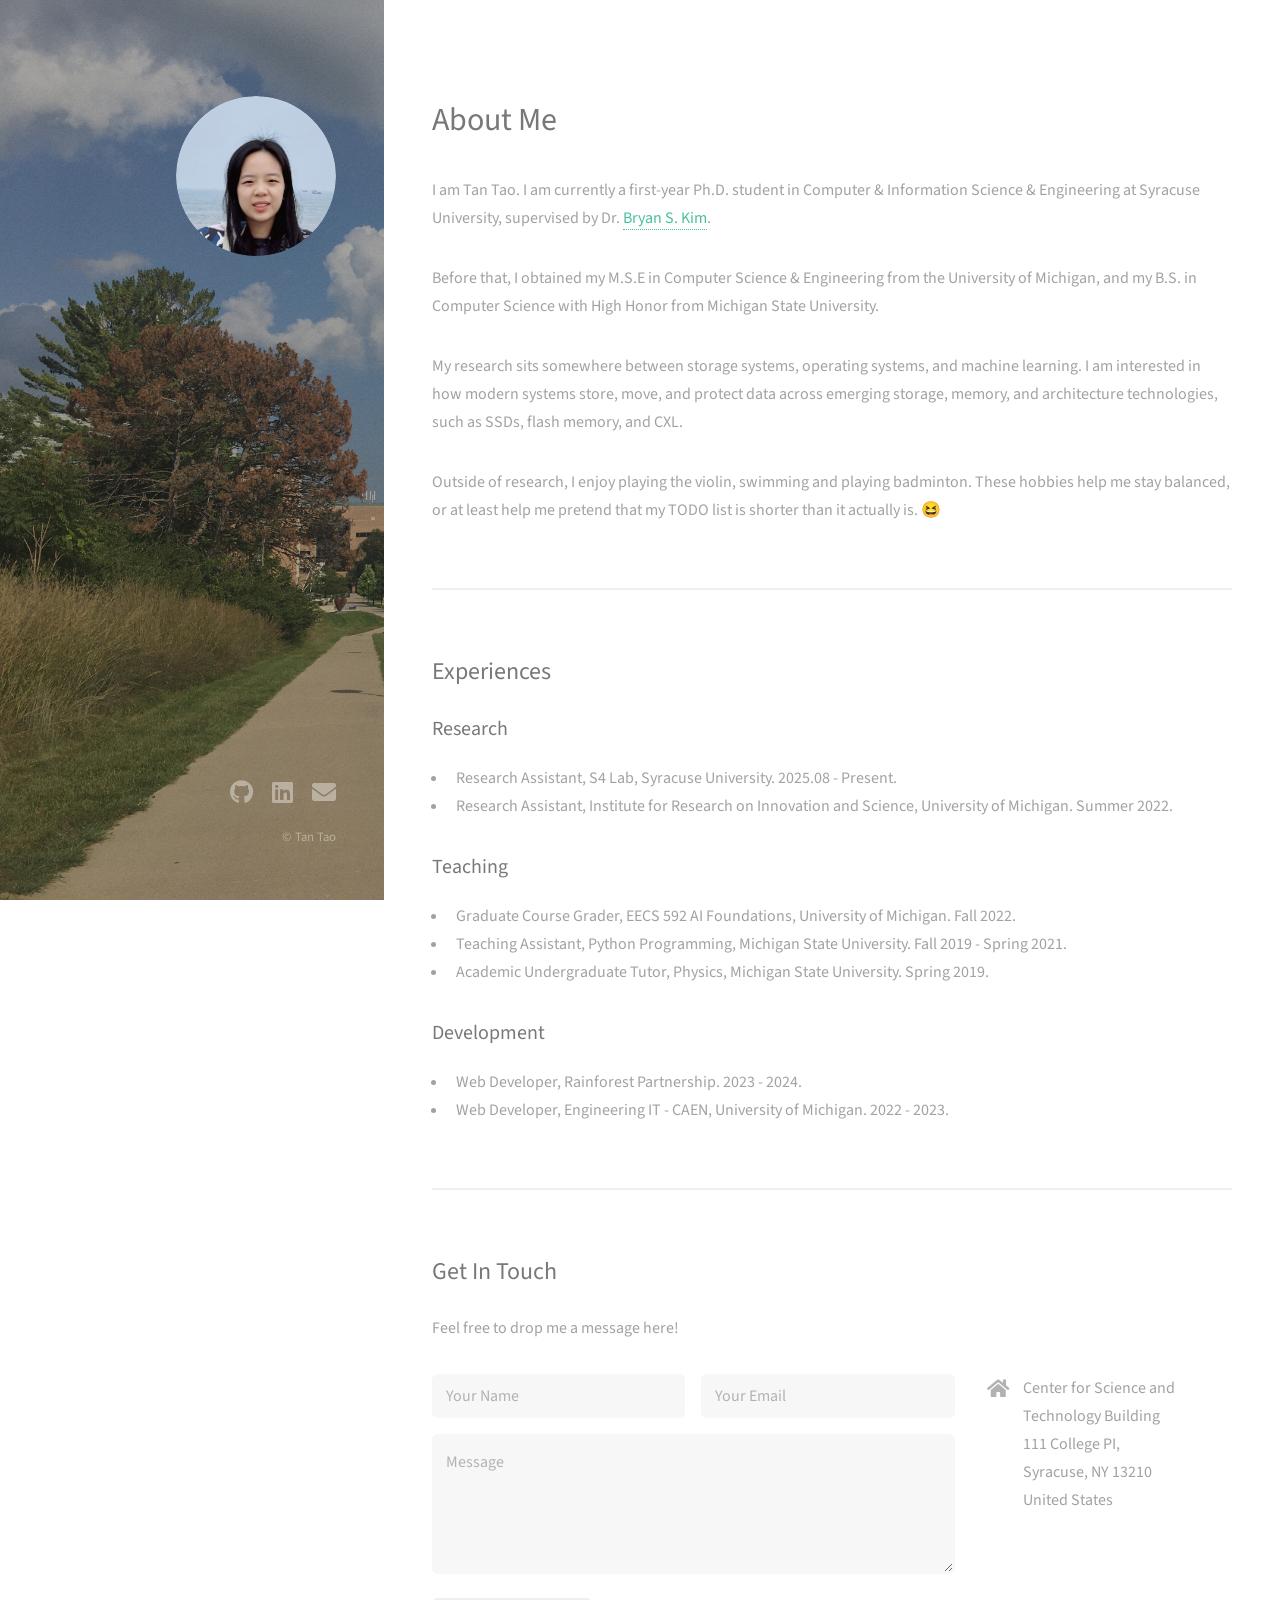
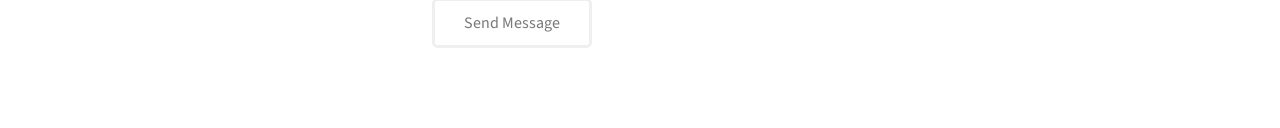
==== commit accc8bf9: "Update pictures and links" ====
--- a/index.html
+++ b/index.html
@@ -12,7 +12,7 @@
 		<!-- Header -->
 			<header id="header">
 				<div class="inner">
-					<a href="#" class="image avatar"><img src="images/avatar.jpg" alt="" /></a>
+					<a href="#" class="image avatar"><img src="images/profile.jpg" alt="" /></a>
 				</div>
 			</header>
 
@@ -79,7 +79,7 @@
 										<div class="col-6 col-12-xsmall"><input type="email" name="email" id="email" placeholder="Your Email" required /></div>
 										<div class="col-12"><textarea name="message" id="message" placeholder="Message" rows="4" required></textarea></div>
 									</div>
-								<ul class="actions">
+								<ul class="actions" style="margin-top: 1.5em;">
 									<li>
 										<input type="submit" value="Send Message" />
 									</li>
@@ -102,9 +102,9 @@
 			<footer id="footer">
 				<div class="inner">
 					<ul class="icons">
-						<li><a href="#" class="icon brands fa-github"><span class="label">Github</span></a></li>
-						<li><a href="#" class="icon brands fa-linkedin"><span class="label">LinkedIn</span></a></li>
-						<li><a href="#" class="icon solid fa-envelope"><span class="label">Email</span></a></li>
+						<li><a href="https://github.com/ttantao312" class="icon brands fa-github" target="_blank" rel="noopener noreferrer"><span class="label">Github</span></a></li>
+						<li><a href="https://www.linkedin.com/in/tan-tao" class="icon brands fa-linkedin" target="_blank" rel="noopener noreferrer"><span class="label">LinkedIn</span></a></li>
+						<li><a href="mailto:ttao03@syr.edu" class="icon solid fa-envelope"><span class="label">Email</span></a></li>
 					</ul>
 					<ul class="copyright">
 						<li>&copy; Tan Tao</li>
--- a/assets/css/main.css
+++ b/assets/css/main.css
@@ -2134,16 +2134,23 @@
 			}
 
 		.image.avatar {
-			border-radius: 100%;
-		}
+				width: 10em;
+				height: 10em;
+				border-radius: 50%;
+				overflow: hidden;
+			}
 
 			.image.avatar:before {
 				display: none;
 			}
 
 			.image.avatar img {
-				border-radius: 100%;
 				width: 100%;
+				height: 100%;
+  				border-radius: 50%;
+  				object-fit: cover;
+				object-position: center;
+  				display: block;
 			}
 
 /* List */
@@ -2593,10 +2600,10 @@
 		justify-content: space-between;
 		background-color: #1f1815;
 		background-attachment: scroll,								scroll;
-		background-image: url("images/overlay.png"), url("../../images/bg.jpg");
-		background-position: top left,							top left;
+		background-image: url("images/overlay.png"), url("../../images/background.jpg");
+		background-position: top left,							center center;
 		background-repeat: repeat,								no-repeat;
-		background-size: auto,								150%;
+		background-size: auto,								cover;
 		color: rgba(255, 255, 255, 0.5);
 		height: 100%;
 		left: 0;
@@ -2639,8 +2646,11 @@
 		}
 
 		#header .image.avatar {
-			margin: 0 0 1em 0;
-			width: 6.25em;
+			margin: 0 0 1.5em 0;
+  			width: 10em;
+ 			height: 10em;
+  			border-radius: 50%;
+  			overflow: hidden;
 		}
 
 /* Footer */
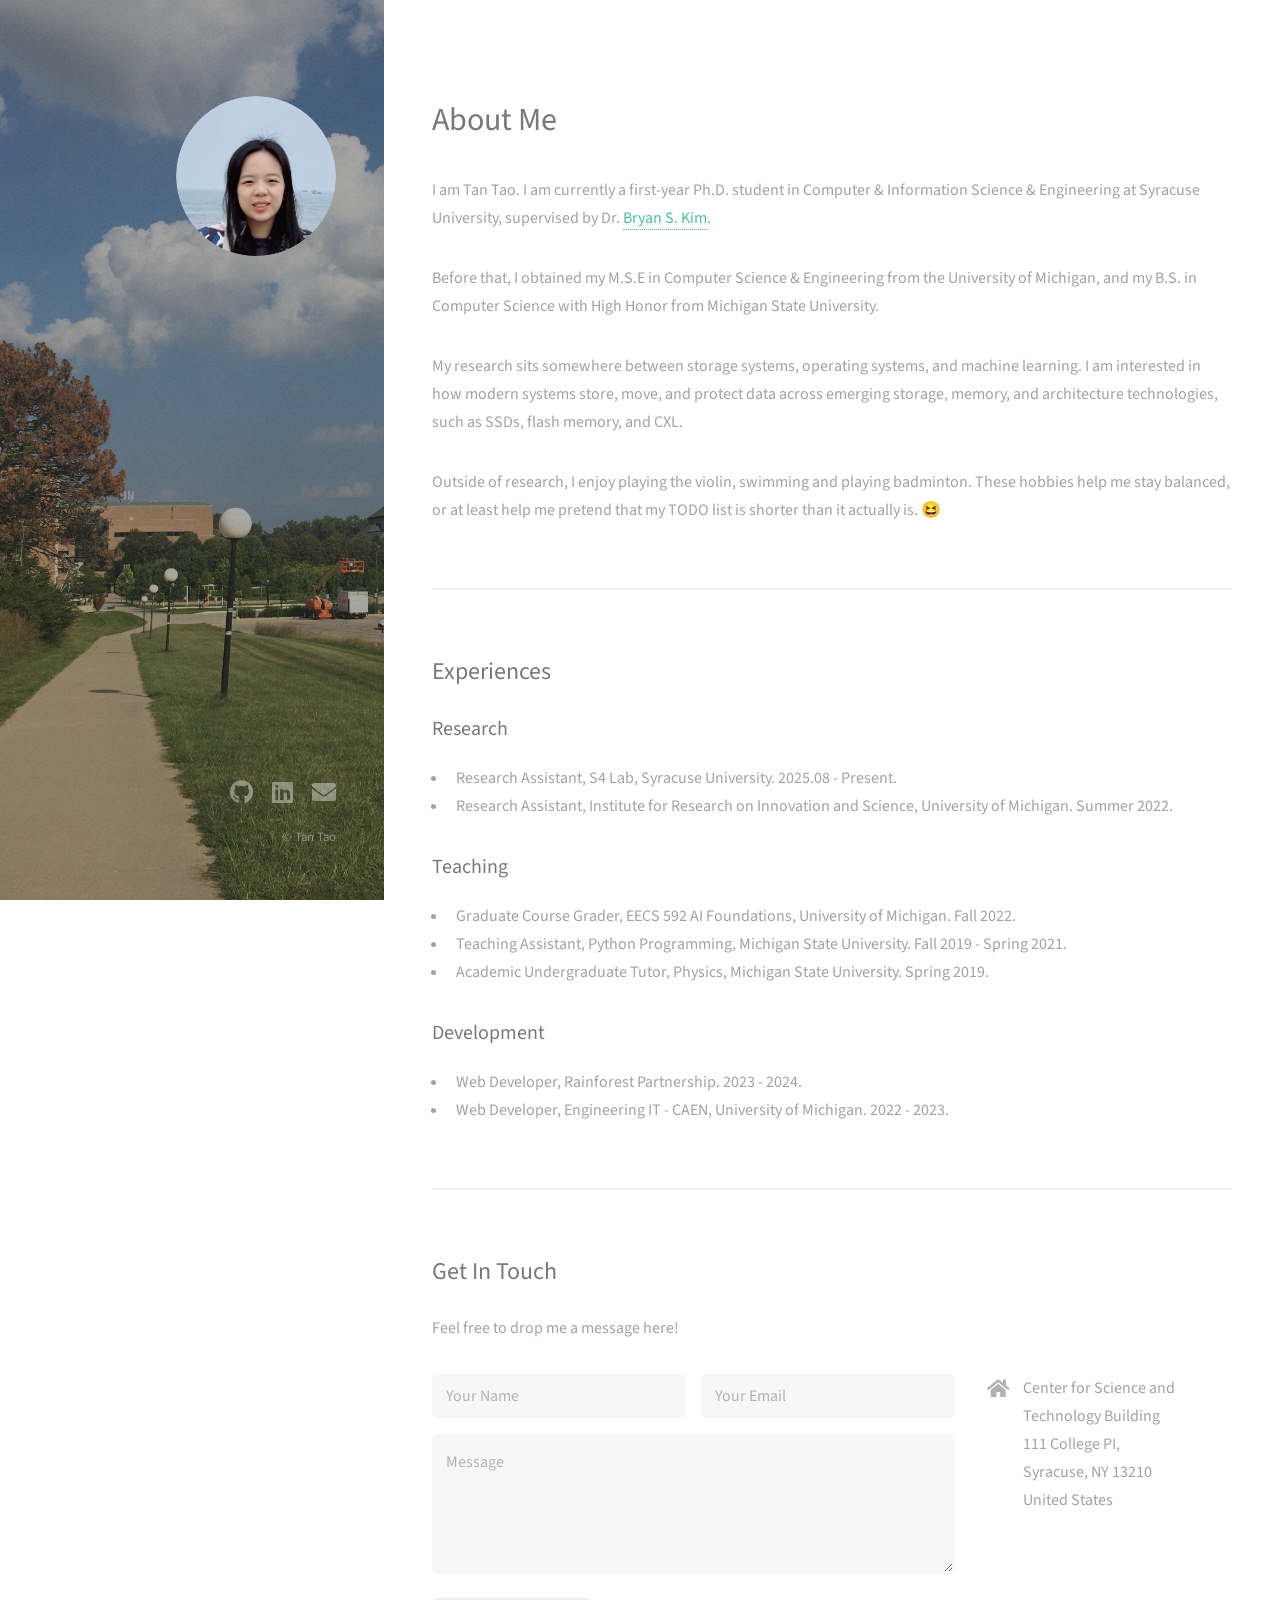
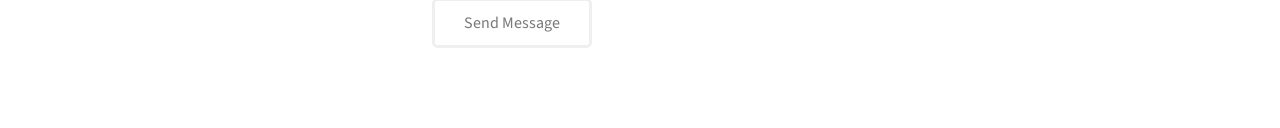
==== commit 5700a668: "Add google search console verification file" ====
--- a/index.html
+++ b/index.html
@@ -2,7 +2,7 @@
 
 <html>
 	<head>
-		<title>Tan Tao's Personal Website</title>
+		<title>Tan Tao | Ph.D. Student in Computer Science</title>
 		<meta charset="utf-8" />
 		<meta name="viewport" content="width=device-width, initial-scale=1, user-scalable=no" />
 		<link rel="stylesheet" href="assets/css/main.css" />
--- a/assets/css/main.css
+++ b/assets/css/main.css
@@ -2601,7 +2601,7 @@
 		background-color: #1f1815;
 		background-attachment: scroll,								scroll;
 		background-image: url("images/overlay.png"), url("../../images/background.jpg");
-		background-position: top left,							center center;
+		background-position: top left,							right center;
 		background-repeat: repeat,								no-repeat;
 		background-size: auto,								cover;
 		color: rgba(255, 255, 255, 0.5);
@@ -3064,7 +3064,7 @@
 
 			#header {
 				background-attachment: scroll;
-				background-position: top left, center center;
+				background-position: top left, right center;
 				background-size: auto,		cover;
 				left: auto;
 				padding: 6em 4em;
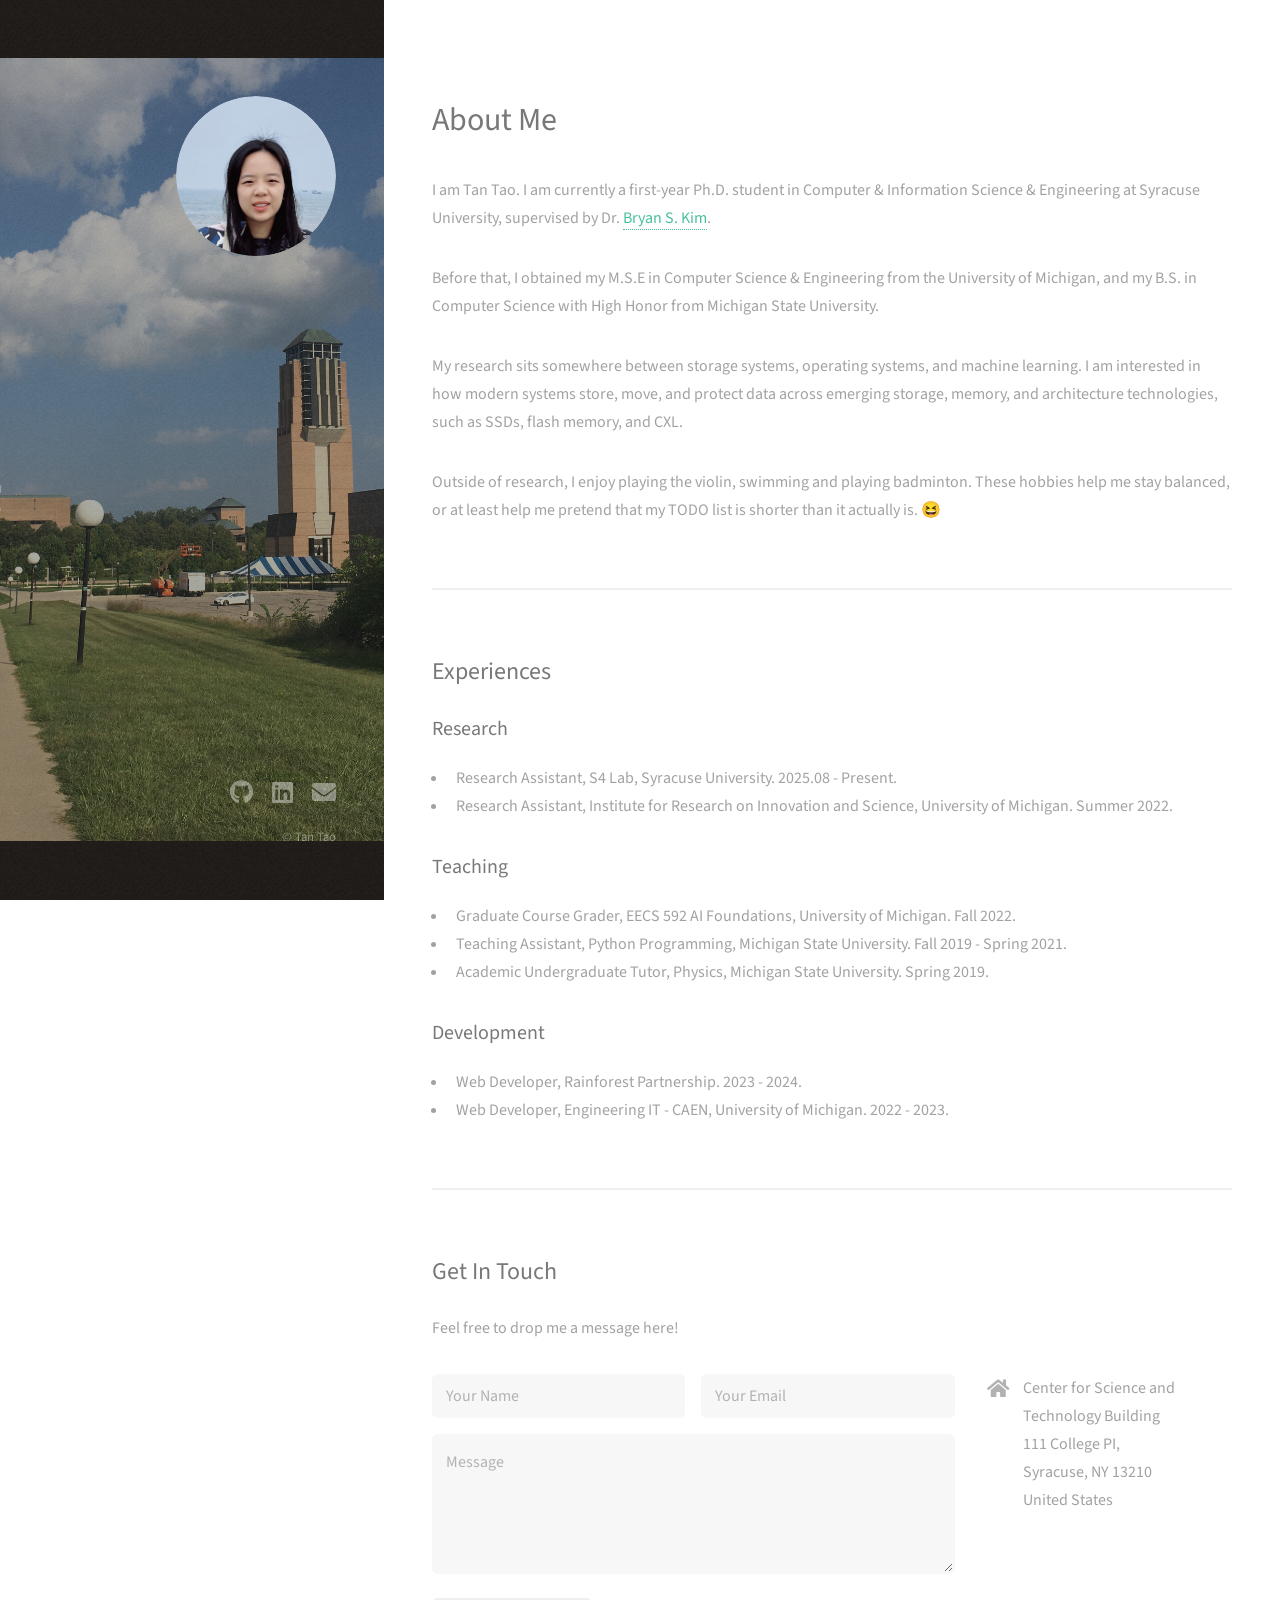
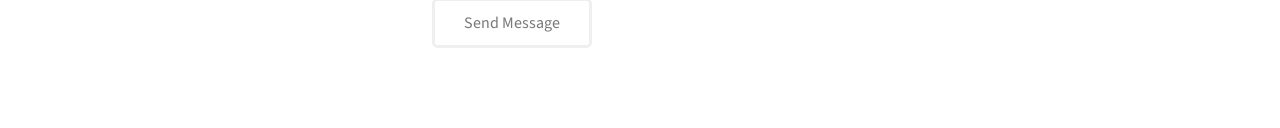
==== commit b0eb1681: "Adjust movements" ====
--- a/index.html
+++ b/index.html
@@ -146,5 +146,19 @@
 		window.location.href = `mailto:ttao03@syr.edu?subject=${subject}&body=${body}`;
 	}
 	</script>
+	<script>
+	window.addEventListener("scroll", function () {
+		const header = document.getElementById("header");
+		const doc = document.documentElement;
+
+		const maxScroll = doc.scrollHeight - window.innerHeight;
+		const progress = maxScroll > 0 ? window.scrollY / maxScroll : 0;
+
+		const move = progress * 90;
+
+		header.style.setProperty("--bg-x", "60%");
+		header.style.setProperty("--bg-y", `calc(50% - ${move}px)`);
+	});
+	</script>
 	</body>
 </html>
--- a/assets/css/main.css
+++ b/assets/css/main.css
@@ -2600,10 +2600,11 @@
 		justify-content: space-between;
 		background-color: #1f1815;
 		background-attachment: scroll,								scroll;
-		background-image: url("images/overlay.png"), url("../../images/background.jpg");
-		background-position: top left,							right center;
-		background-repeat: repeat,								no-repeat;
-		background-size: auto,								cover;
+		background-image: url("images/overlay.png"), url("../../images/background.jpg") !important;
+		background-position: top left,							var(--bg-x, 60%) var(--bg-y, 50%) !important;
+		background-repeat: repeat,								no-repeat !important;
+		background-size: auto,								150% !important;
+		overflow: hidden;
 		color: rgba(255, 255, 255, 0.5);
 		height: 100%;
 		left: 0;
@@ -3064,11 +3065,12 @@
 
 			#header {
 				background-attachment: scroll;
-				background-position: top left, right center;
-				background-size: auto,		cover;
+				background-position: top left, var(--bg-x, 60%) var(--bg-y, 50%) !important;
+				background-size: auto,		150% !important;
 				left: auto;
 				padding: 6em 4em;
 				position: relative;
+				overflow: hidden;
 				text-align: center;
 				top: auto;
 				width: 100%;
